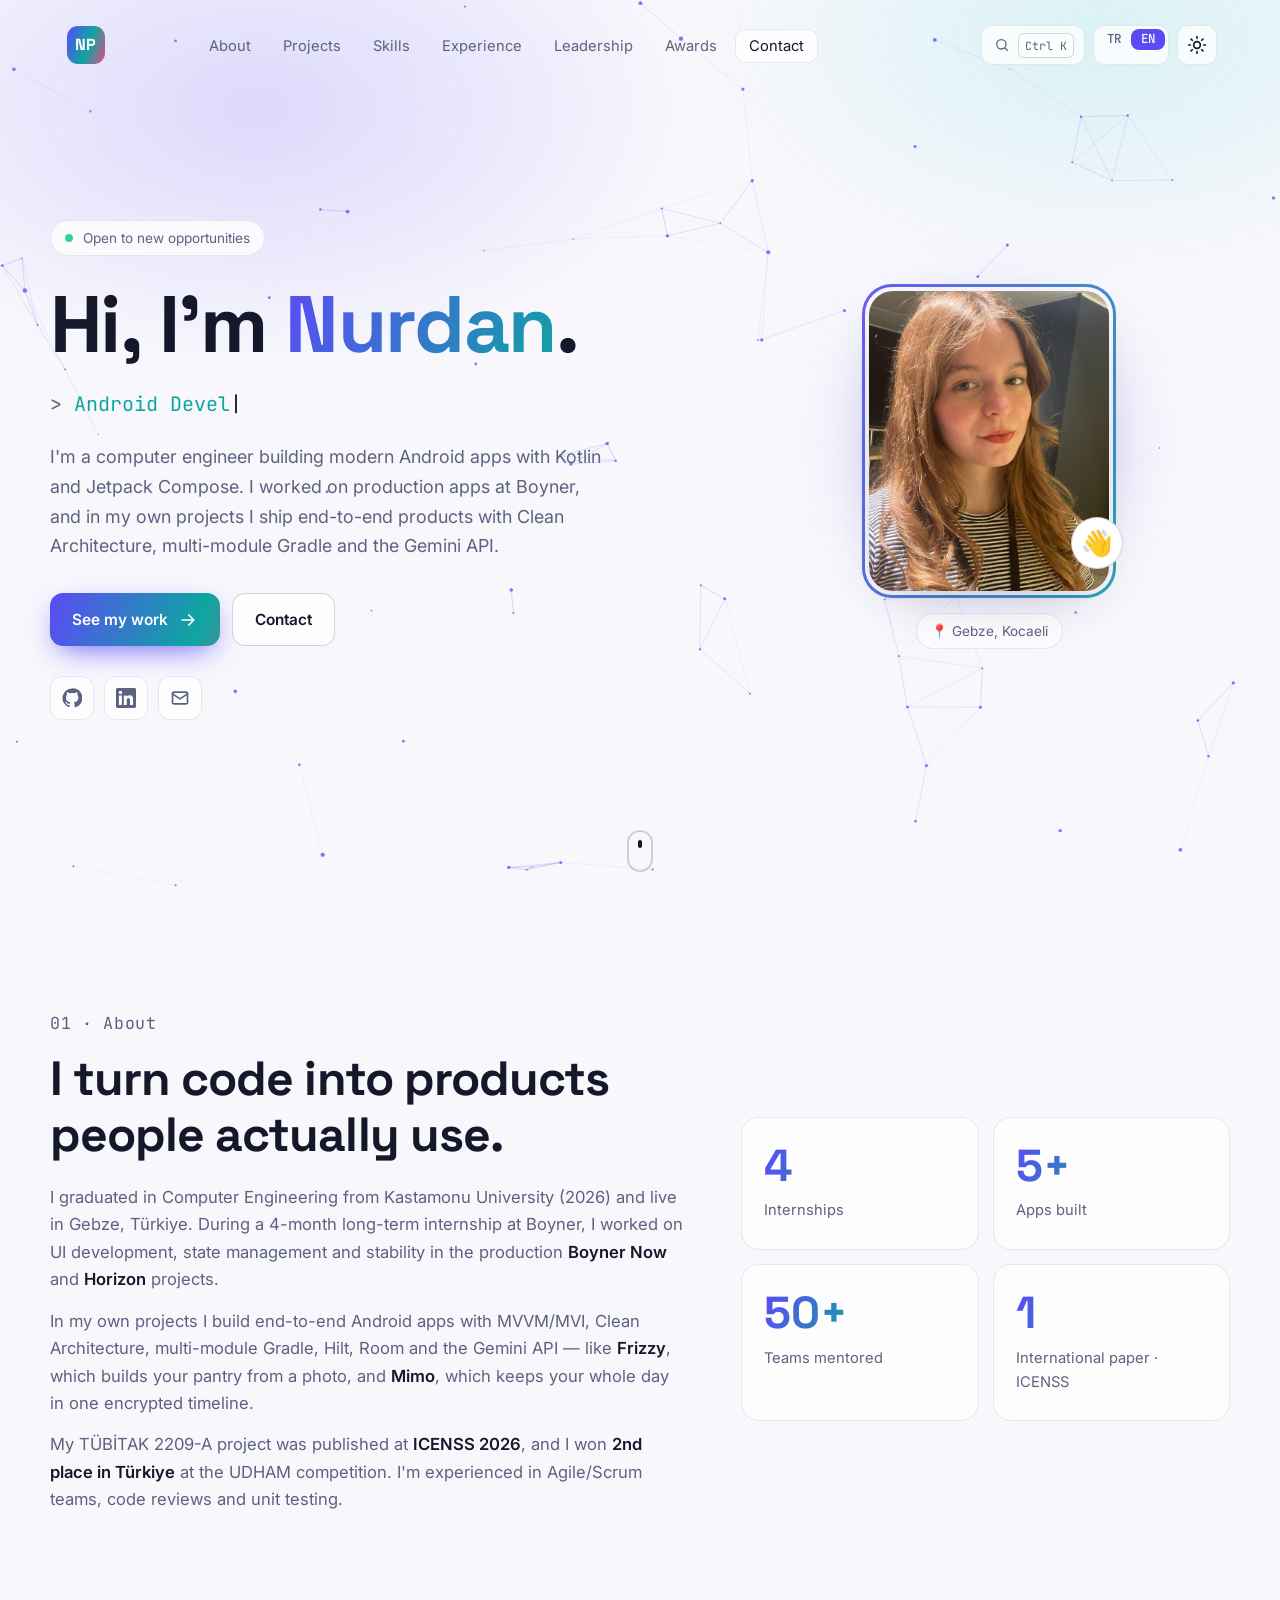
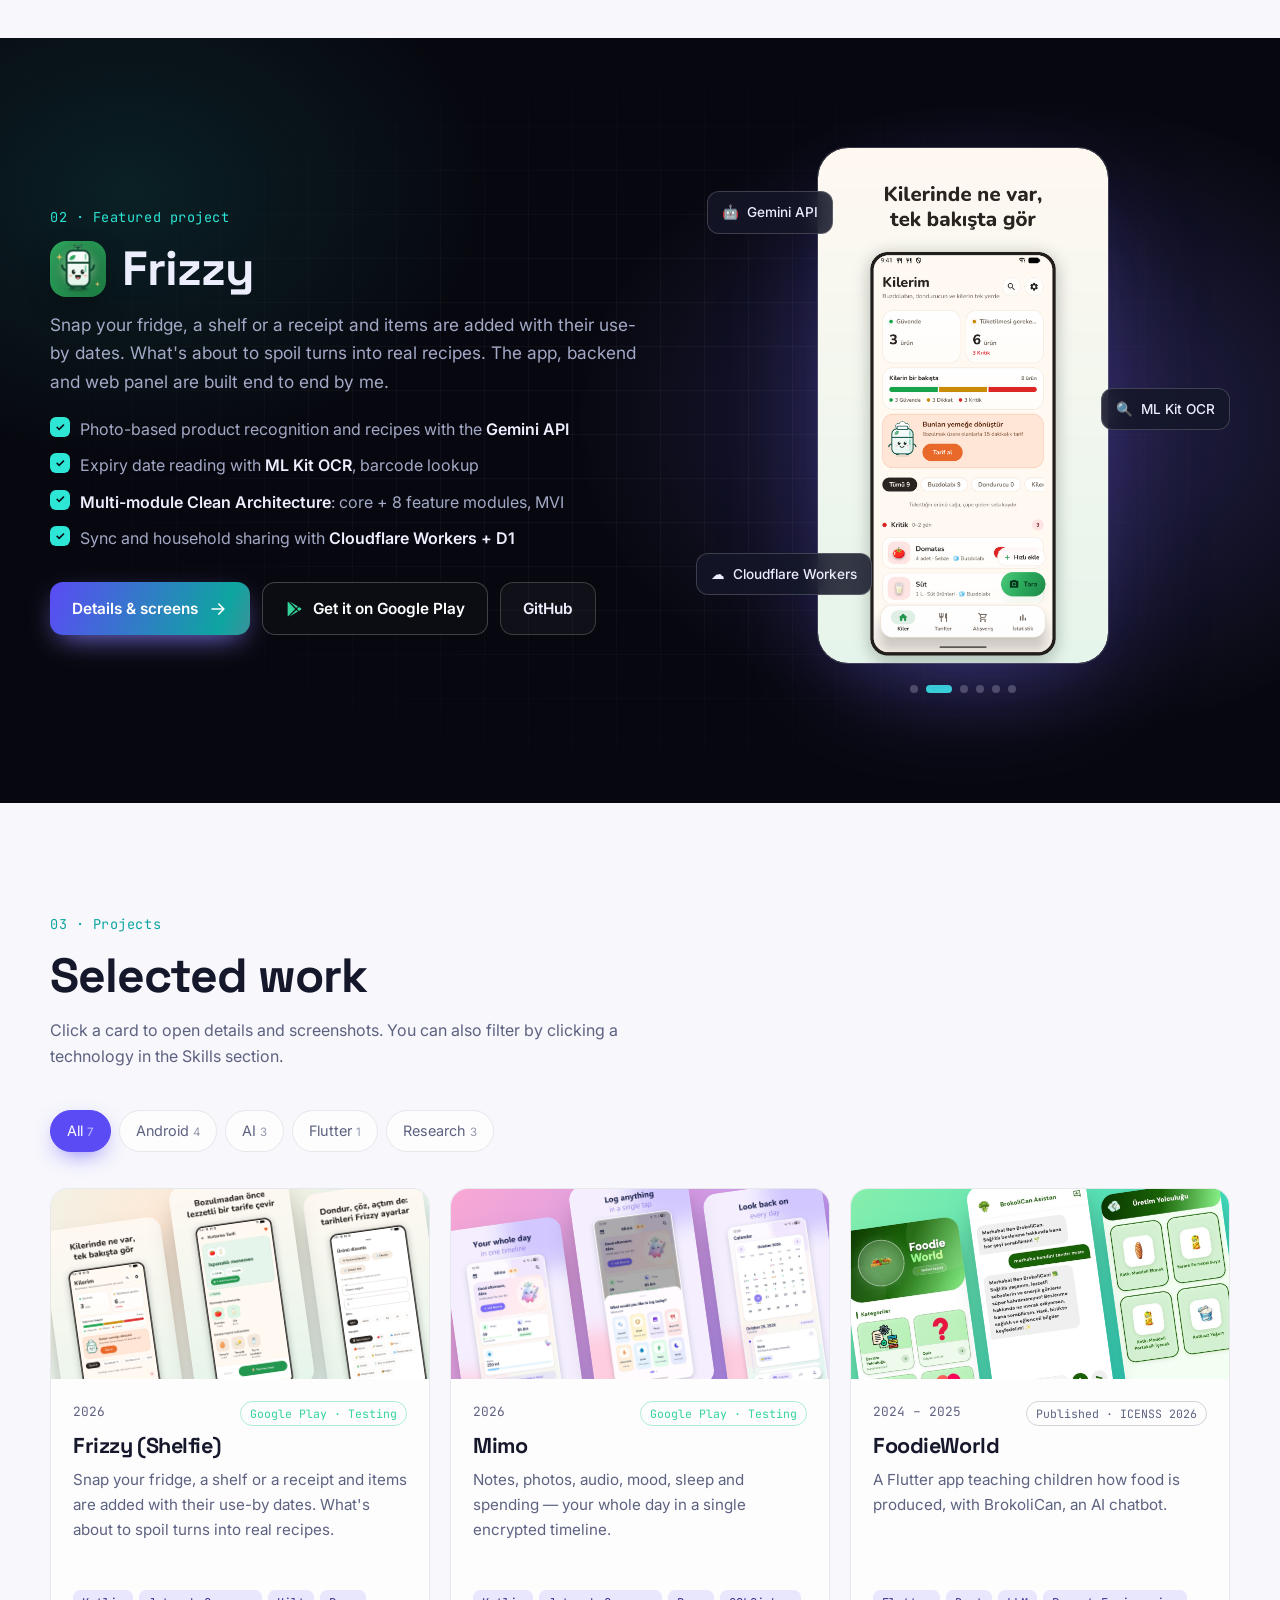
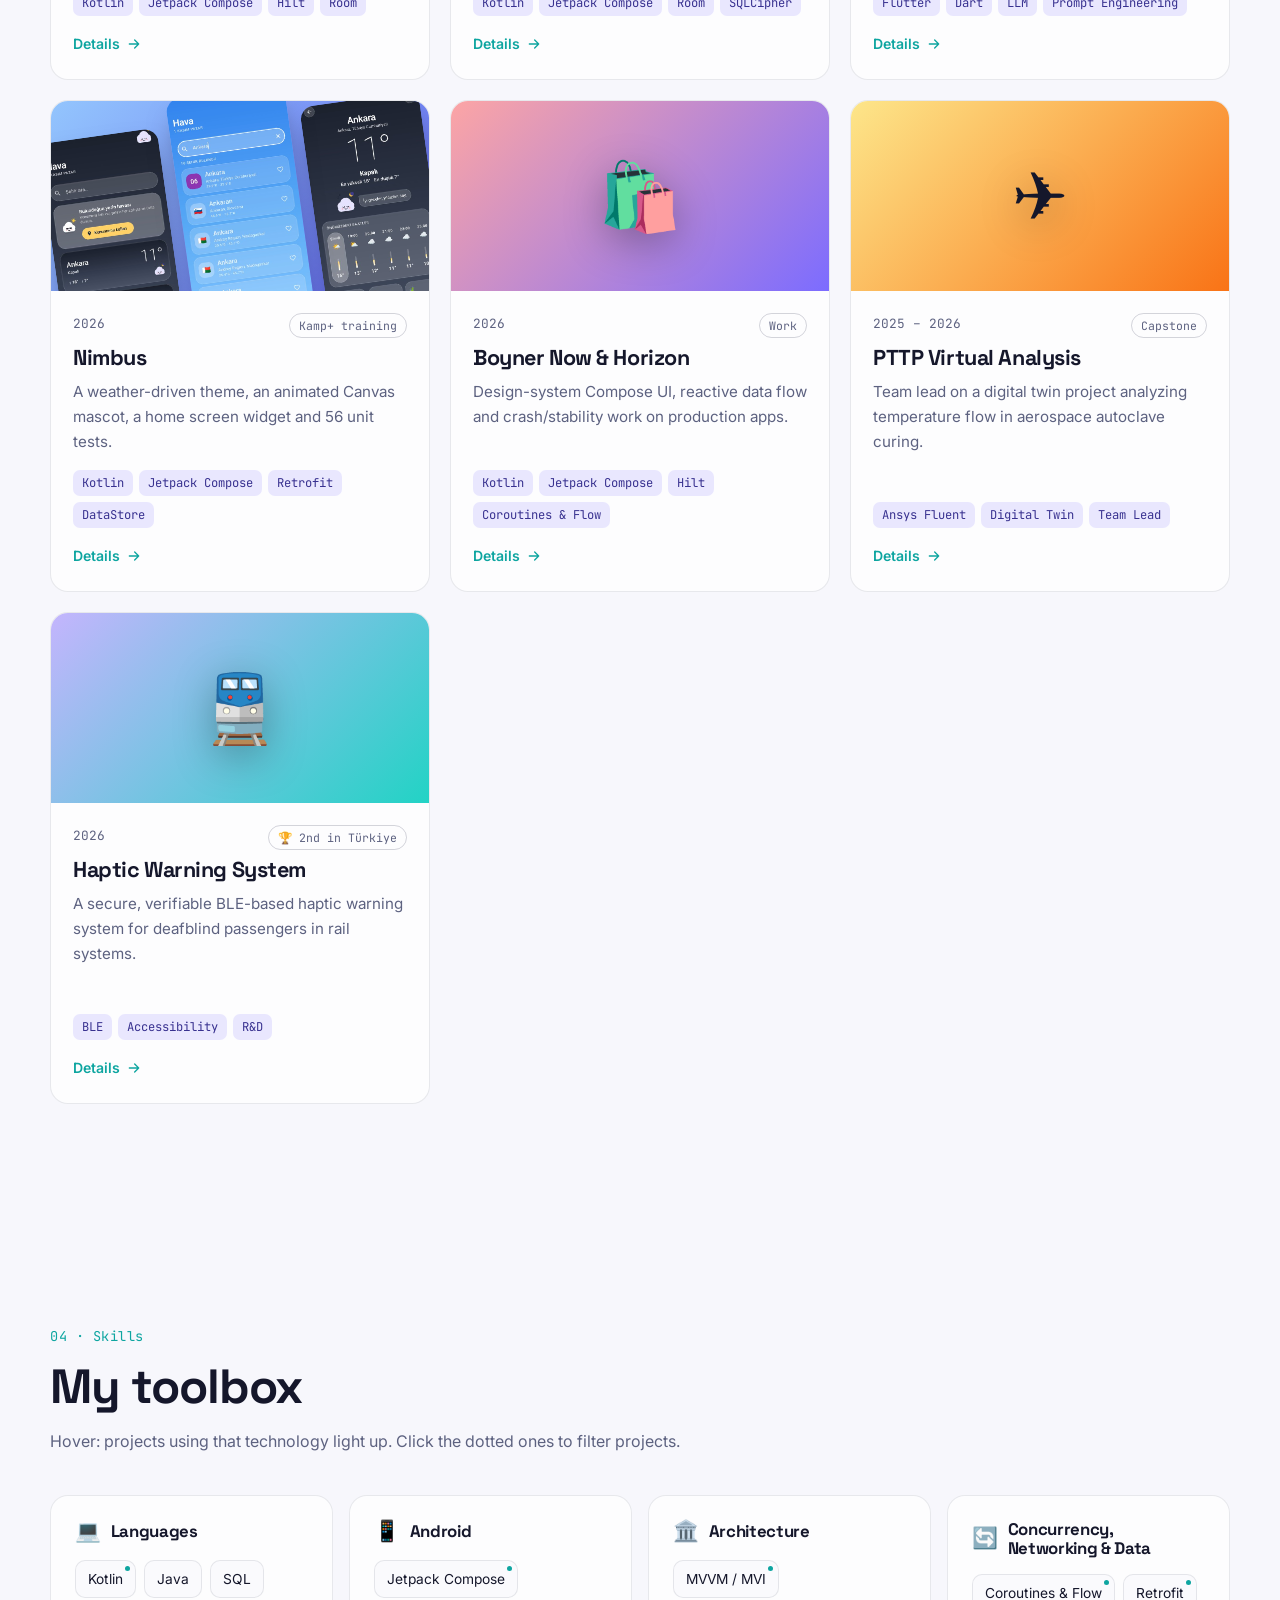
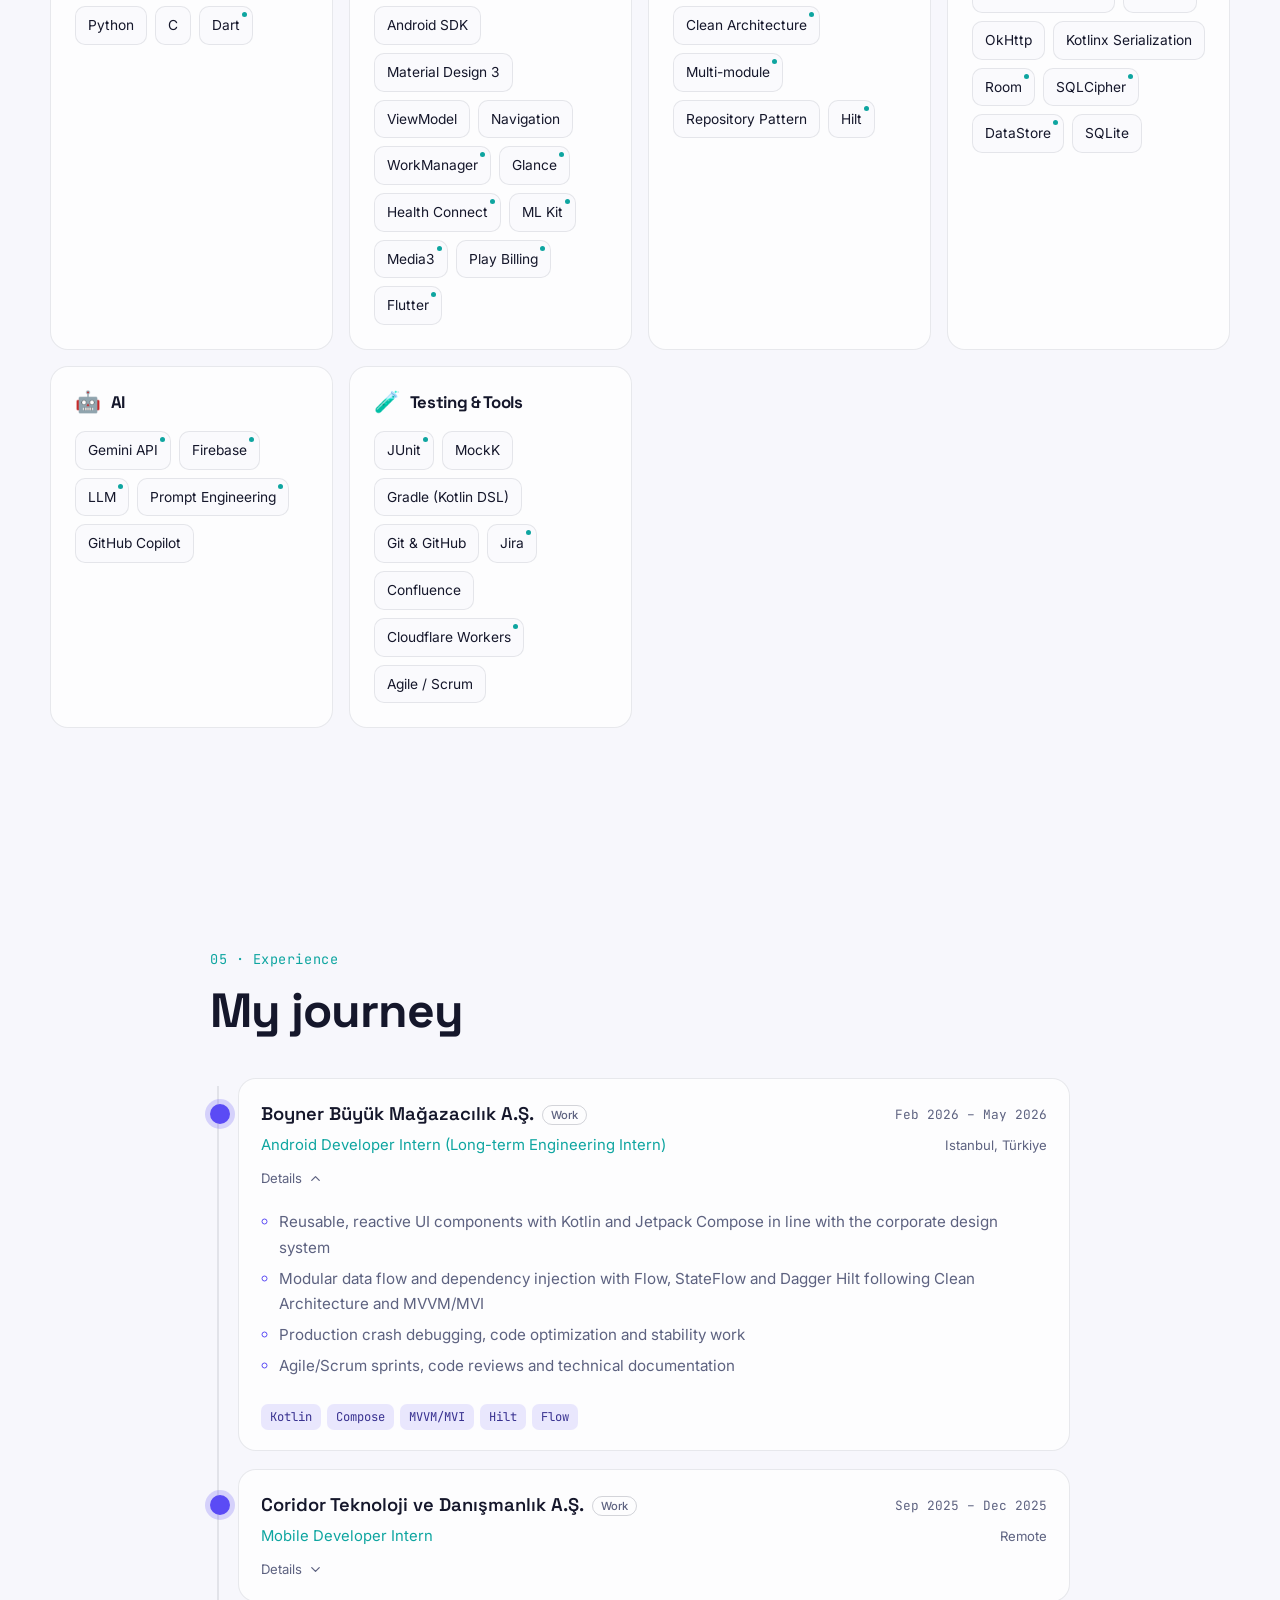
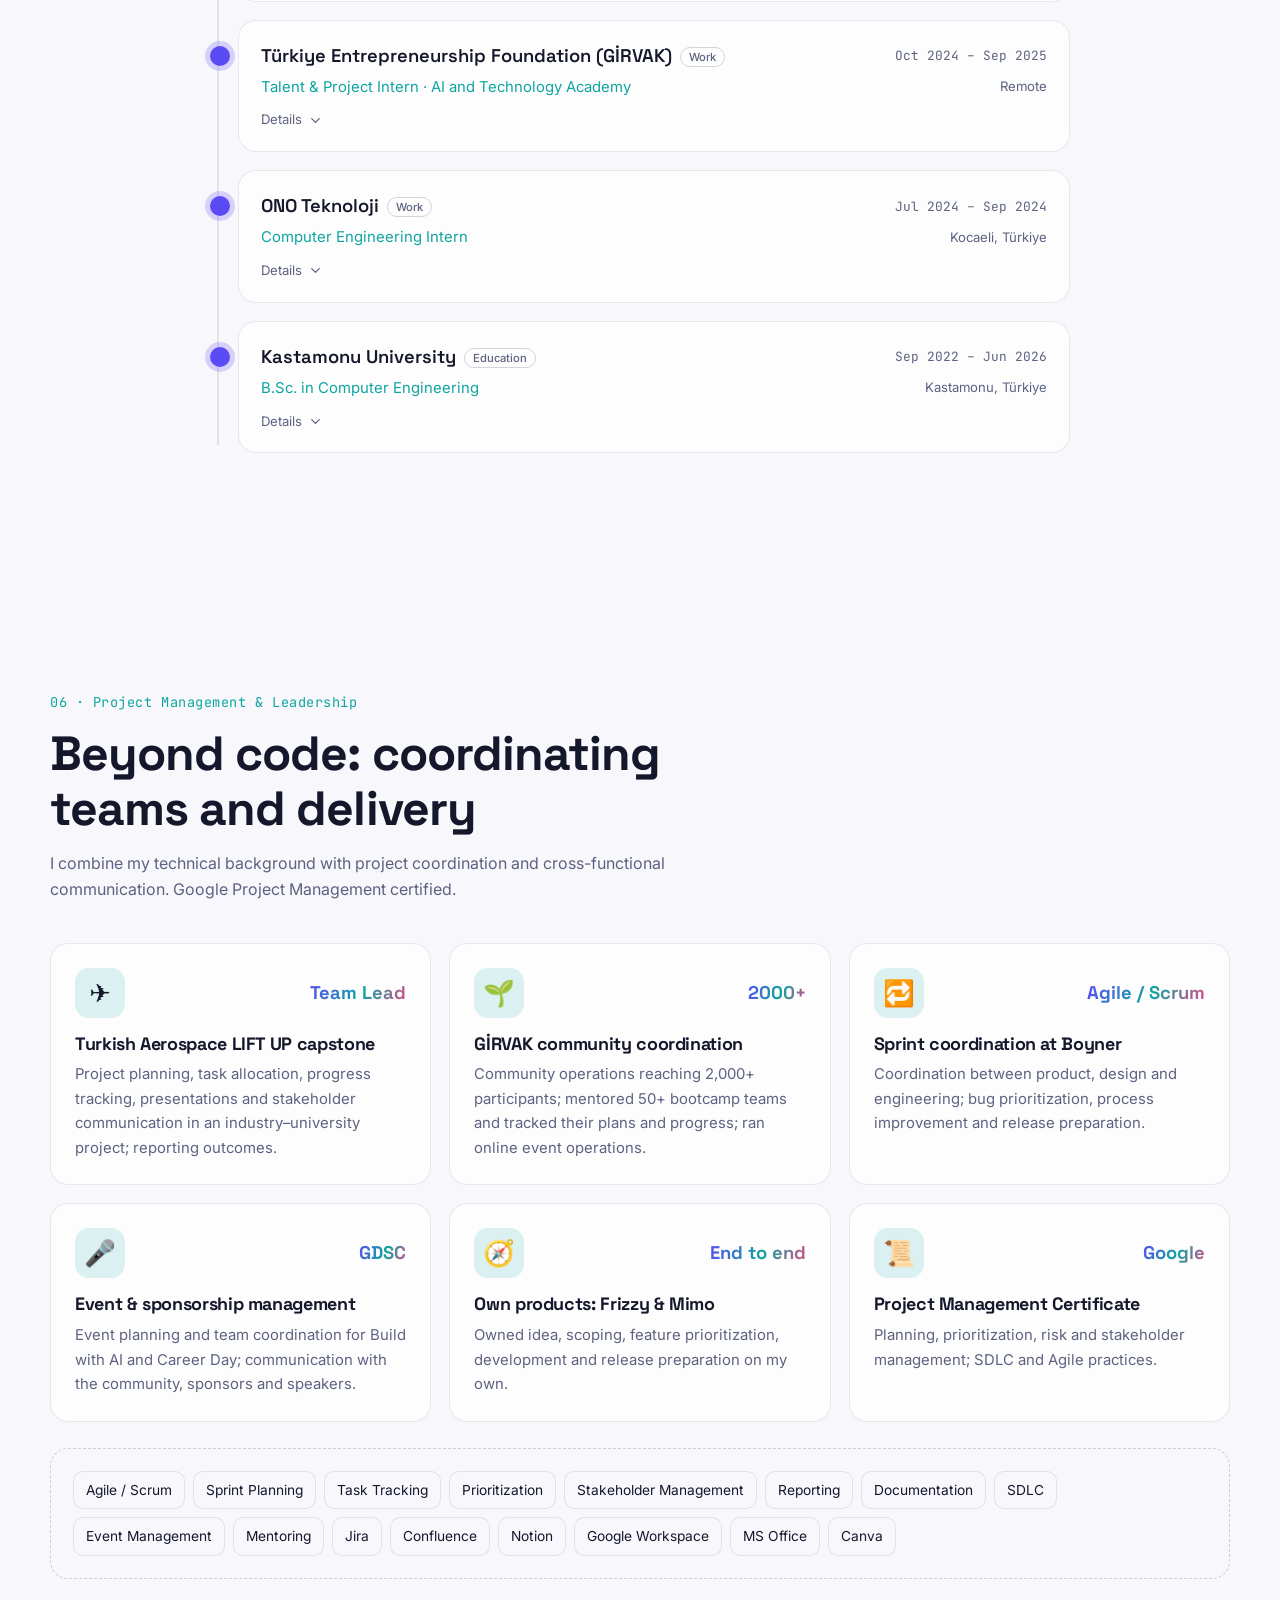
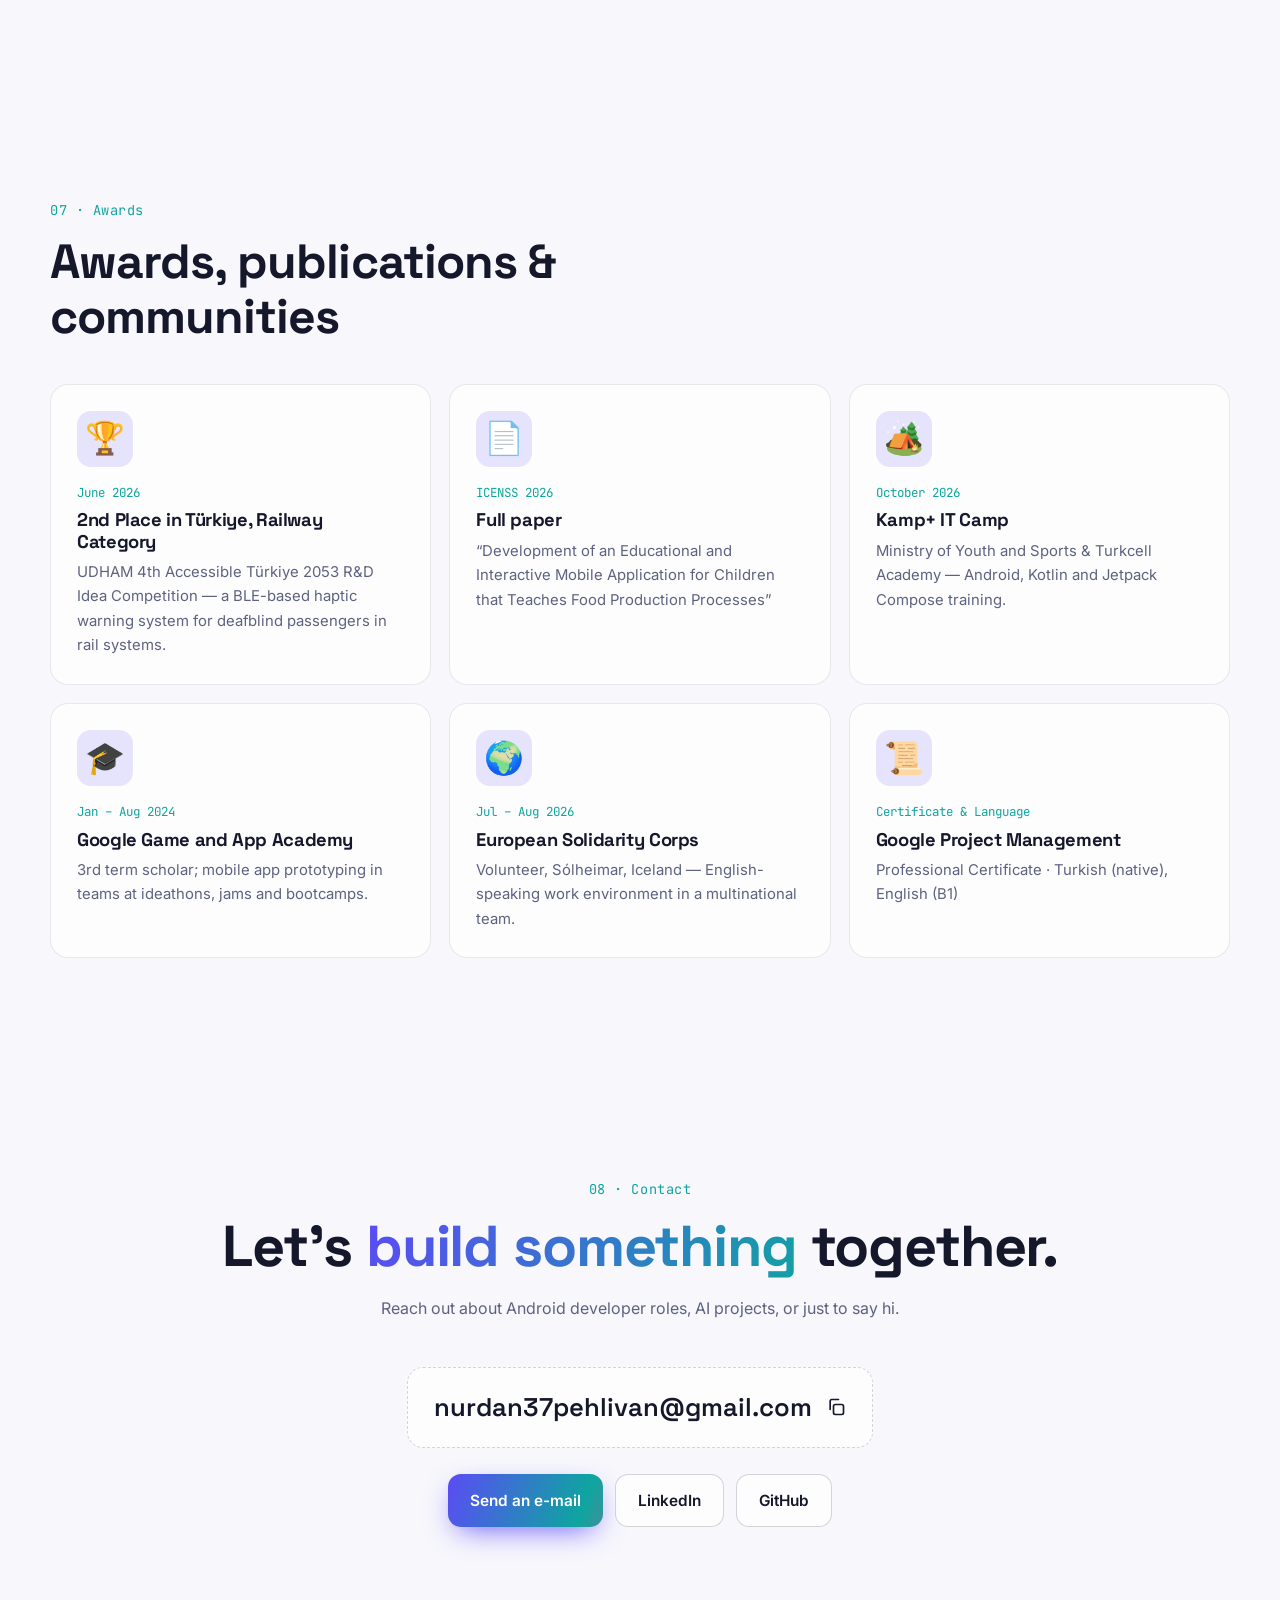
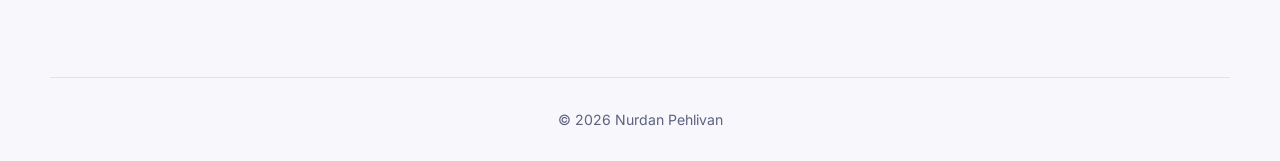
==== index.html @ 76fde2d5 "Personal portfolio site" ====
<!doctype html>
<html lang="tr" data-theme="dark">
<head>
  <meta charset="utf-8">
  <meta name="viewport" content="width=device-width, initial-scale=1">
  <title>Nurdan Pehlivan · Android Developer</title>
  <meta name="description" content="Nurdan Pehlivan — Android Developer (Kotlin, Jetpack Compose). Projeler, deneyim ve iletişim. / Projects, experience and contact.">
  <meta property="og:type" content="website">
  <meta property="og:url" content="https://nurdanpehlivan.github.io/">
  <meta property="og:title" content="Nurdan Pehlivan · Android Developer & Proje Koordinatörü">
  <meta property="og:description" content="Kotlin ve Jetpack Compose ile Android uygulamaları; Agile/Scrum ile proje koordinasyonu. Projeler, deneyim ve iletişim.">
  <meta property="og:image" content="https://nurdanpehlivan.github.io/assets/og.png">
  <meta property="og:image:width" content="1200">
  <meta property="og:image:height" content="630">
  <meta name="twitter:card" content="summary_large_image">
  <meta name="twitter:image" content="https://nurdanpehlivan.github.io/assets/og.png">
  <link rel="icon" type="image/png" href="assets/favicon.png?v=2">
  <link rel="apple-touch-icon" href="assets/apple-touch-icon.png?v=2">
  <link rel="preconnect" href="https://fonts.googleapis.com">
  <link rel="preconnect" href="https://fonts.gstatic.com" crossorigin>
  <link href="https://fonts.googleapis.com/css2?family=Inter:wght@400;500;600&family=Space+Grotesk:wght@500;600;700&family=JetBrains+Mono:wght@400;500&display=swap" rel="stylesheet">
  <link rel="stylesheet" href="style.css">
  <script>try{const t=localStorage.getItem('theme');if(t)document.documentElement.dataset.theme=t;else if(matchMedia('(prefers-color-scheme: light)').matches)document.documentElement.dataset.theme='light'}catch(e){}</script>
</head>
<body>
  <div class="progress" aria-hidden="true"></div>
  <div class="cursor-glow" aria-hidden="true"></div>

  <nav class="nav" id="nav">
    <a href="#top" class="logo" aria-label="Top"><span>NP</span></a>
    <ul class="nav-links" id="navLinks">
      <li><a href="#about" data-i18n="nav.about"></a></li>
      <li><a href="#projects" data-i18n="nav.projects"></a></li>
      <li><a href="#skills-section" data-i18n="nav.skills"></a></li>
      <li><a href="#experience" data-i18n="nav.experience"></a></li>
      <li><a href="#pm" data-i18n="nav.pm"></a></li>
      <li><a href="#awards" data-i18n="nav.awards"></a></li>
      <li><a href="#contact" data-i18n="nav.contact"></a></li>
    </ul>
    <div class="nav-actions">
      <button class="kbd-btn" id="paletteBtn" data-i18n-title="palette.title">
        <svg viewBox="0 0 24 24"><circle cx="11" cy="11" r="7"/><path d="m20 20-3.5-3.5"/></svg>
        <kbd>Ctrl K</kbd>
      </button>
      <button class="lang-btn" id="langBtn" aria-label="Language / Dil">
        <span data-l="tr">TR</span><span data-l="en">EN</span>
      </button>
      <button class="icon-btn" id="themeBtn" data-i18n-aria="ui.theme">
        <svg class="sun" viewBox="0 0 24 24"><circle cx="12" cy="12" r="4"/><path d="M12 2v2M12 20v2M4.9 4.9l1.4 1.4M17.7 17.7l1.4 1.4M2 12h2M20 12h2M4.9 19.1l1.4-1.4M17.7 6.3l1.4-1.4"/></svg>
        <svg class="moon" viewBox="0 0 24 24"><path d="M21 12.8A9 9 0 1 1 11.2 3a7 7 0 0 0 9.8 9.8z"/></svg>
      </button>
      <button class="icon-btn menu-btn" id="menuBtn" aria-label="Menu" aria-expanded="false">
        <svg viewBox="0 0 24 24"><path d="M4 7h16M4 12h16M4 17h16"/></svg>
      </button>
    </div>
  </nav>

  <header class="hero" id="top">
    <canvas id="particles" aria-hidden="true"></canvas>
    <div class="hero-inner">
      <div class="hero-text">
        <p class="eyebrow"><span class="dot"></span> <span data-i18n="hero.open"></span></p>
        <h1><span data-i18n="hero.hi"></span> <span class="grad">Nurdan</span>.</h1>
        <p class="role">
          <span class="mono">&gt;</span> <span id="typed"></span><span class="caret">|</span>
        </p>
        <p class="lead" data-i18n="hero.lead"></p>
        <div class="cta">
          <a class="btn primary magnetic" href="#projects"><span data-i18n="hero.cta1"></span>
            <svg viewBox="0 0 24 24"><path d="M5 12h14M13 6l6 6-6 6"/></svg></a>
          <a class="btn ghost magnetic" href="#contact" data-i18n="nav.contact"></a>
        </div>
        <div class="socials">
          <a href="https://github.com/nurdanpehlivan" target="_blank" rel="noopener" aria-label="GitHub">
            <svg viewBox="0 0 24 24" class="fill"><path d="M12 .5a11.5 11.5 0 0 0-3.6 22.4c.6.1.8-.3.8-.6v-2c-3.2.7-3.9-1.5-3.9-1.5-.5-1.3-1.3-1.7-1.3-1.7-1-.7.1-.7.1-.7 1.2.1 1.8 1.2 1.8 1.2 1 1.8 2.8 1.3 3.5 1 .1-.8.4-1.3.7-1.6-2.6-.3-5.3-1.3-5.3-5.7 0-1.3.5-2.3 1.2-3.1-.1-.3-.5-1.5.1-3.1 0 0 1-.3 3.2 1.2a11 11 0 0 1 5.8 0c2.2-1.5 3.2-1.2 3.2-1.2.6 1.6.2 2.8.1 3.1.8.8 1.2 1.9 1.2 3.1 0 4.4-2.7 5.4-5.3 5.7.4.4.8 1.1.8 2.2v3.3c0 .3.2.7.8.6A11.5 11.5 0 0 0 12 .5z"/></svg>
          </a>
          <a href="https://linkedin.com/in/nurdanpehlivan" target="_blank" rel="noopener" aria-label="LinkedIn">
            <svg viewBox="0 0 24 24" class="fill"><path d="M20.4 20.5h-3.6v-5.6c0-1.3 0-3-1.8-3s-2.1 1.4-2.1 2.9v5.7H9.4V9h3.4v1.6c.5-.9 1.6-1.8 3.4-1.8 3.6 0 4.3 2.4 4.3 5.5v6.2zM5.3 7.4a2.1 2.1 0 1 1 0-4.2 2.1 2.1 0 0 1 0 4.2zM7.1 20.5H3.5V9h3.6v11.5zM22.2 0H1.8C.8 0 0 .8 0 1.7v20.6c0 .9.8 1.7 1.8 1.7h20.4c1 0 1.8-.8 1.8-1.7V1.7C24 .8 23.2 0 22.2 0z"/></svg>
          </a>
          <button class="copy-email" data-copy="nurdan37pehlivan@gmail.com" aria-label="E-mail">
            <svg viewBox="0 0 24 24"><rect x="3" y="5" width="18" height="14" rx="2"/><path d="m3 7 9 6 9-6"/></svg>
          </button>
        </div>
      </div>

      <div class="hero-visual">
        <div class="portrait" id="portrait">
          <div class="portrait-ring"></div>
          <img src="assets/me.jpg" alt="Nurdan Pehlivan" width="640" height="800">
          <span class="wave" aria-hidden="true">👋</span>
        </div>
        <p class="portrait-meta">📍 Gebze, Kocaeli</p>
      </div>
    </div>
    <a href="#about" class="scroll-hint" aria-label="Scroll"><span></span></a>
  </header>

  <main>
    <section id="about" class="section">
      <div class="container about">
        <div class="about-text reveal">
          <p class="kicker" data-i18n="about.kicker"></p>
          <h2 data-i18n="about.title"></h2>
          <p data-i18n="about.p1"></p>
          <p data-i18n="about.p2"></p>
          <p data-i18n="about.p3"></p>
        </div>
        <div class="stats reveal">
          <div class="stat"><span class="num" data-count="4">0</span><span class="label" data-i18n="stats.intern"></span></div>
          <div class="stat"><span class="num" data-count="5" data-suffix="+">0</span><span class="label" data-i18n="stats.apps"></span></div>
          <div class="stat"><span class="num" data-count="50" data-suffix="+">0</span><span class="label" data-i18n="stats.teams"></span></div>
          <div class="stat"><span class="num" data-count="1">0</span><span class="label" data-i18n="stats.paper"></span></div>
        </div>
      </div>
    </section>

    <section id="showcase" class="section showcase" data-theme="dark">
      <div class="container showcase-inner">
        <div class="showcase-text reveal">
          <p class="kicker" data-i18n="show.kicker"></p>
          <div class="show-title"><img src="assets/frizzy/icon-512.png" alt="" width="56" height="56"><h2>Frizzy</h2></div>
          <p class="show-sub" data-i18n="show.sub"></p>
          <ul class="show-list">
            <li data-i18n="show.l1"></li>
            <li data-i18n="show.l2"></li>
            <li data-i18n="show.l3"></li>
            <li data-i18n="show.l4"></li>
          </ul>
          <div class="cta">
            <button class="btn primary magnetic" id="showDetails" type="button"><span data-i18n="show.cta"></span>
              <svg viewBox="0 0 24 24"><path d="M5 12h14M13 6l6 6-6 6"/></svg></button>
            <a class="btn play" href="https://play.google.com/store/apps/details?id=com.nurdanpehlivan.shelfie" target="_blank" rel="noopener" id="showPlay"><span data-i18n="projects.play"></span></a>
            <a class="btn ghost" href="https://github.com/nurdanpehlivan/Shelfie" target="_blank" rel="noopener">GitHub</a>
          </div>
        </div>
        <div class="showcase-visual reveal" id="phoneWrap">
          <div class="phone" id="phone">
            <div class="phone-screen">
              <img src="assets/frizzy/shot-1.png" alt="Frizzy" id="phoneImg">
            </div>
          </div>
          <div class="float-chip c1"><span>🤖</span> Gemini API</div>
          <div class="float-chip c2"><span>🔍</span> ML Kit OCR</div>
          <div class="float-chip c3"><span>☁️</span> Cloudflare Workers</div>
          <div class="shot-dots" id="shotDots"></div>
        </div>
      </div>
    </section>

    <section id="projects" class="section">
      <div class="container">
        <div class="section-head reveal">
          <p class="kicker" data-i18n="projects.kicker"></p>
          <h2 data-i18n="projects.title"></h2>
          <p class="muted" data-i18n="projects.sub"></p>
        </div>
        <div class="filters reveal" id="filters" role="tablist"></div>
        <p class="active-tech" id="activeTech" hidden></p>
        <div class="grid" id="projectGrid"></div>
      </div>
    </section>

    <section id="skills-section" class="section">
      <div class="container">
        <div class="section-head reveal">
          <p class="kicker" data-i18n="skills.kicker"></p>
          <h2 data-i18n="skills.title"></h2>
          <p class="muted" data-i18n="skills.sub"></p>
        </div>
        <div class="skills" id="skills"></div>
      </div>
    </section>

    <section id="experience" class="section">
      <div class="container narrow">
        <div class="section-head reveal">
          <p class="kicker" data-i18n="exp.kicker"></p>
          <h2 data-i18n="exp.title"></h2>
        </div>
        <ol class="timeline" id="timeline"></ol>
      </div>
    </section>

    <section id="pm" class="section">
      <div class="container">
        <div class="section-head reveal">
          <p class="kicker" data-i18n="pm.kicker"></p>
          <h2 data-i18n="pm.title"></h2>
          <p class="muted" data-i18n="pm.sub"></p>
        </div>
        <div class="pm-grid" id="pmGrid"></div>
        <div class="pm-bottom reveal">
          <div class="pm-skills" id="pmSkills"></div>
        </div>
      </div>
    </section>

    <section id="awards" class="section">
      <div class="container">
        <div class="section-head reveal">
          <p class="kicker" data-i18n="awards.kicker"></p>
          <h2 data-i18n="awards.title"></h2>
        </div>
        <div class="awards" id="awardList"></div>
      </div>
    </section>

    <section id="contact" class="section contact">
      <div class="container narrow center reveal">
        <p class="kicker" data-i18n="contact.kicker"></p>
        <h2 data-i18n="contact.title"></h2>
        <p class="muted" data-i18n="contact.sub"></p>
        <button class="email-big magnetic" data-copy="nurdan37pehlivan@gmail.com">
          <span>nurdan37pehlivan@gmail.com</span>
          <svg viewBox="0 0 24 24"><rect x="9" y="9" width="12" height="12" rx="2"/><path d="M5 15V5a2 2 0 0 1 2-2h8"/></svg>
        </button>
        <div class="cta center">
          <a class="btn primary" href="mailto:nurdan37pehlivan@gmail.com" data-i18n="contact.mail"></a>
          <a class="btn ghost" href="https://linkedin.com/in/nurdanpehlivan" target="_blank" rel="noopener">LinkedIn</a>
          <a class="btn ghost" href="https://github.com/nurdanpehlivan" target="_blank" rel="noopener">GitHub</a>
        </div>      </div>
    </section>
  </main>

  <footer class="footer">
    <p>© <span id="year"></span> Nurdan Pehlivan</p>
  </footer>

  <div class="modal" id="modal" role="dialog" aria-modal="true" aria-labelledby="modalTitle" hidden>
    <div class="modal-backdrop" data-close></div>
    <div class="modal-card">
      <button class="icon-btn modal-close" data-close aria-label="Close">
        <svg viewBox="0 0 24 24"><path d="M6 6l12 12M18 6 6 18"/></svg>
      </button>
      <div class="modal-body" id="modalBody"></div>
    </div>
  </div>

  <div class="palette" id="palette" hidden>
    <div class="modal-backdrop" data-close-palette></div>
    <div class="palette-card" role="dialog">
      <input id="paletteInput" type="text" autocomplete="off" spellcheck="false">
      <ul id="paletteList" role="listbox"></ul>
      <p class="palette-hint" data-i18n="palette.hint"></p>
    </div>
  </div>

  <div class="toast" id="toast" role="status" aria-live="polite"></div>

  <script src="i18n.js"></script>
  <script src="script.js"></script>
</body>
</html>
---- style.css ----
:root {
  --bg: #0a0b14;
  --bg-2: #10121f;
  --card: rgba(255, 255, 255, 0.035);
  --card-solid: #141729;
  --border: rgba(255, 255, 255, 0.08);
  --border-strong: rgba(255, 255, 255, 0.16);
  --text: #eceefe;
  --muted: #9aa0bd;
  --accent: #7c6cff;
  --accent-2: #22d3c5;
  --accent-3: #ff7ab6;
  --grad: linear-gradient(110deg, var(--accent) 0%, var(--accent-2) 55%, var(--accent-3) 100%);
  --shadow: 0 20px 60px -20px rgba(0, 0, 0, 0.6);
  --radius: 18px;
  --particle: 160, 150, 255;
  color-scheme: dark;
}
[data-theme="light"] {
  --bg: #f7f7fc;
  --bg-2: #eef0f8;
  --card: rgba(255, 255, 255, 0.75);
  --card-solid: #ffffff;
  --border: rgba(20, 22, 50, 0.09);
  --border-strong: rgba(20, 22, 50, 0.18);
  --text: #15172b;
  --muted: #5d6280;
  --accent: #5b4bf5;
  --accent-2: #0ea5a0;
  --accent-3: #e2498a;
  --shadow: 0 20px 50px -25px rgba(40, 40, 90, 0.35);
  --particle: 91, 75, 245;
  color-scheme: light;
}

* { box-sizing: border-box; }
html { scroll-behavior: smooth; scroll-padding-top: 80px; }
body {
  margin: 0;
  font-family: Inter, system-ui, sans-serif;
  background: var(--bg);
  color: var(--text);
  line-height: 1.65;
  -webkit-font-smoothing: antialiased;
  overflow-x: hidden;
  transition: background-color .4s, color .4s;
}
img { max-width: 100%; display: block; }
a { color: inherit; text-decoration: none; }
button { font: inherit; color: inherit; background: none; border: 0; cursor: pointer; }
svg { width: 20px; height: 20px; fill: none; stroke: currentColor; stroke-width: 2; stroke-linecap: round; stroke-linejoin: round; flex-shrink: 0; }
svg.fill { fill: currentColor; stroke: none; }
h1, h2, h3 { font-family: "Space Grotesk", Inter, sans-serif; line-height: 1.15; margin: 0; letter-spacing: -0.02em; }
b { font-weight: 600; color: var(--text); }
kbd {
  font-family: "JetBrains Mono", monospace; font-size: .72rem;
  padding: 2px 6px; border-radius: 6px; border: 1px solid var(--border-strong);
  background: var(--card); color: var(--muted);
}
.mono { font-family: "JetBrains Mono", monospace; }
.muted { color: var(--muted); }
.grad { background: var(--grad); -webkit-background-clip: text; background-clip: text; color: transparent; background-size: 200% auto; animation: shine 6s linear infinite; }
@keyframes shine { to { background-position: 200% center; } }
::selection { background: var(--accent); color: #fff; }

.container { width: min(1180px, 100% - 40px); margin-inline: auto; }
.container.narrow { width: min(860px, 100% - 40px); }
.center { text-align: center; justify-content: center; }

/* progress + cursor */
.progress { position: fixed; inset: 0 0 auto; height: 3px; background: var(--grad); transform-origin: left; transform: scaleX(0); z-index: 100; }
.cursor-glow {
  position: fixed; width: 520px; height: 520px; border-radius: 50%; pointer-events: none; z-index: 0;
  background: radial-gradient(circle, rgba(124, 108, 255, .13), transparent 65%);
  transform: translate(-50%, -50%); left: -600px; top: -600px; transition: opacity .3s;
}
[data-theme="light"] .cursor-glow { background: radial-gradient(circle, rgba(91, 75, 245, .08), transparent 65%); }

/* nav */
.nav {
  position: fixed; top: 14px; left: 50%; transform: translateX(-50%); z-index: 50;
  width: min(1180px, 100% - 24px); display: flex; align-items: center; gap: 16px;
  padding: 10px 12px 10px 16px; border-radius: 16px;
  border: 1px solid transparent; transition: background .3s, border-color .3s, backdrop-filter .3s;
}
.nav.scrolled { background: color-mix(in srgb, var(--bg) 72%, transparent); border-color: var(--border); backdrop-filter: blur(16px) saturate(140%); -webkit-backdrop-filter: blur(16px) saturate(140%); }
.logo span {
  display: grid; place-items: center; width: 38px; height: 38px; border-radius: 11px;
  background: var(--grad); color: #fff; font-family: "Space Grotesk"; font-weight: 700; letter-spacing: .02em;
  transition: transform .4s cubic-bezier(.3, 1.6, .5, 1);
}
.logo:hover span { transform: rotate(-8deg) scale(1.08); }
.nav-links { display: flex; gap: 4px; list-style: none; margin: 0 auto; padding: 0; }
.nav-links a { padding: 8px 14px; border-radius: 10px; font-size: .92rem; color: var(--muted); transition: color .2s, background .2s; }
.nav-links a:hover { color: var(--text); }
.nav-links a.active { color: var(--text); background: var(--card); box-shadow: inset 0 0 0 1px var(--border); }
.nav-actions { display: flex; gap: 8px; align-items: center; margin-left: auto; }
.icon-btn { display: grid; place-items: center; width: 40px; height: 40px; border-radius: 11px; border: 1px solid var(--border); background: var(--card); transition: border-color .2s, transform .2s; }
.icon-btn:hover { border-color: var(--border-strong); transform: translateY(-1px); }
.kbd-btn { display: flex; align-items: center; gap: 8px; height: 40px; padding: 0 10px 0 12px; border-radius: 11px; border: 1px solid var(--border); background: var(--card); color: var(--muted); }
.kbd-btn svg { width: 16px; height: 16px; }
.kbd-btn:hover { border-color: var(--border-strong); color: var(--text); }
[data-theme="dark"] .sun, [data-theme="light"] .moon { display: none; }
.lang-btn { position: relative; display: flex; height: 40px; padding: 3px; border-radius: 11px; border: 1px solid var(--border); background: var(--card); font-family: "JetBrains Mono", monospace; font-size: .78rem; font-weight: 500; }
.lang-btn span { position: relative; z-index: 1; display: grid; place-items: center; width: 34px; border-radius: 8px; color: var(--muted); transition: color .25s, background .25s; }
.lang-btn span.on { color: #fff; background: var(--accent); }
.lang-btn:hover { border-color: var(--border-strong); }
.menu-btn { display: none; }

/* hero */
.hero { position: relative; min-height: 100svh; display: flex; align-items: center; padding: 120px 0 80px; overflow: hidden; }
.hero::before {
  content: ""; position: absolute; inset: -20% -10% auto; height: 80%;
  background: radial-gradient(40% 50% at 25% 40%, rgba(124, 108, 255, .22), transparent 70%),
              radial-gradient(35% 45% at 80% 30%, rgba(34, 211, 197, .14), transparent 70%);
  filter: blur(20px); pointer-events: none;
}
#particles { position: absolute; inset: 0; width: 100%; height: 100%; }
.hero-inner { position: relative; z-index: 1; width: min(1180px, 100% - 40px); margin-inline: auto; display: grid; grid-template-columns: 1.15fr .85fr; gap: 48px; align-items: center; }
.eyebrow { display: inline-flex; align-items: center; gap: 10px; padding: 6px 14px; border-radius: 999px; border: 1px solid var(--border); background: var(--card); font-size: .85rem; color: var(--muted); margin: 0 0 22px; }
.dot { width: 8px; height: 8px; border-radius: 50%; background: #34d399; box-shadow: 0 0 0 0 rgba(52, 211, 153, .6); animation: pulse 2s infinite; }
@keyframes pulse { 70% { box-shadow: 0 0 0 10px rgba(52, 211, 153, 0); } 100% { box-shadow: 0 0 0 0 rgba(52, 211, 153, 0); } }
.hero h1 { font-size: clamp(2.6rem, 6.4vw, 5rem); font-weight: 700; }
.role { font-family: "JetBrains Mono", monospace; font-size: clamp(1rem, 2vw, 1.25rem); color: var(--accent-2); margin: 18px 0 0; min-height: 1.8em; }
.role .mono { color: var(--muted); }
.caret { animation: blink 1s steps(1) infinite; color: var(--text); }
@keyframes blink { 50% { opacity: 0; } }
.lead { font-size: 1.12rem; color: var(--muted); max-width: 560px; margin: 18px 0 32px; }
.cta { display: flex; flex-wrap: wrap; gap: 12px; }
.btn { display: inline-flex; align-items: center; gap: 10px; padding: 13px 22px; border-radius: 13px; font-weight: 600; font-size: .96rem; transition: transform .25s, box-shadow .25s, border-color .25s, background .25s; will-change: transform; }
.btn.primary { background: var(--grad); background-size: 160% auto; color: #fff; box-shadow: 0 10px 30px -10px var(--accent); }
.btn.primary:hover { background-position: right center; box-shadow: 0 16px 40px -12px var(--accent); }
.btn.primary svg { transition: transform .25s; }
.btn.primary:hover svg { transform: translateX(4px); }
.btn.ghost { border: 1px solid var(--border-strong); background: var(--card); }
.btn.ghost:hover { border-color: var(--accent); }
.socials { display: flex; gap: 10px; margin-top: 30px; }
.socials a, .socials button { display: grid; place-items: center; width: 44px; height: 44px; border-radius: 12px; border: 1px solid var(--border); background: var(--card); color: var(--muted); transition: color .2s, border-color .2s, transform .2s; }
.socials a:hover, .socials button:hover { color: var(--text); border-color: var(--accent); transform: translateY(-3px); }

.hero-visual { position: relative; display: flex; flex-direction: column; align-items: center; perspective: 1200px; }
.phone {
  width: min(290px, 70vw); aspect-ratio: 9 / 16; border-radius: 30px; padding: 0;
  background: linear-gradient(145deg, #2a2d45, #11131f); box-shadow: var(--shadow), 0 0 0 1px var(--border-strong), 0 40px 120px -40px rgba(124, 108, 255, .55);
  transform-style: preserve-3d; transition: transform .25s ease-out; overflow: hidden;
}
.phone-screen { width: 100%; height: 100%; border-radius: 30px; overflow: hidden; position: relative; }
.phone-screen img { width: 100%; height: 100%; object-fit: cover; transition: opacity .5s, transform .6s; }
.phone-screen img.swap { opacity: 0; transform: scale(1.04); }
.float-chip {
  position: absolute; display: flex; gap: 8px; align-items: center; padding: 9px 14px; border-radius: 12px; font-size: .85rem; font-weight: 500;
  background: color-mix(in srgb, var(--card-solid) 85%, transparent); border: 1px solid var(--border-strong); backdrop-filter: blur(10px); box-shadow: var(--shadow);
  animation: float 6s ease-in-out infinite;
}
.float-chip.c1 { top: 10%; left: -2%; }
.float-chip.c2 { top: 46%; right: -4%; animation-delay: -2s; }
.float-chip.c3 { bottom: 16%; left: 2%; animation-delay: -4s; }
@keyframes float { 50% { transform: translateY(-12px); } }
.phone-caption { margin: 22px 0 0; font-size: .85rem; color: var(--muted); }

.scroll-hint { position: absolute; bottom: 28px; left: 50%; transform: translateX(-50%); width: 26px; height: 42px; border-radius: 14px; border: 2px solid var(--border-strong); z-index: 1; }
.scroll-hint span { position: absolute; top: 8px; left: 50%; width: 4px; height: 8px; border-radius: 2px; background: var(--text); transform: translateX(-50%); animation: scroll 1.8s infinite; }
@keyframes scroll { 0% { opacity: 1; top: 8px; } 100% { opacity: 0; top: 22px; } }

/* sections */
.section { position: relative; padding: 110px 0; z-index: 1; }
.kicker { font-family: "JetBrains Mono", monospace; font-size: .85rem; color: var(--accent-2); margin: 0 0 12px; letter-spacing: .04em; }
.section h2 { font-size: clamp(2rem, 4.2vw, 3rem); }
.section-head { margin-bottom: 40px; max-width: 640px; }
.section-head .muted { margin: 14px 0 0; }

.reveal { opacity: 0; transform: translateY(28px); transition: opacity .8s cubic-bezier(.2, .7, .2, 1), transform .8s cubic-bezier(.2, .7, .2, 1); }
.reveal.in { opacity: 1; transform: none; }

/* about */
.about { display: grid; grid-template-columns: 1.3fr 1fr; gap: 56px; align-items: center; }
.about-text h2 { margin-bottom: 22px; }
.about-text p { color: var(--muted); margin: 0 0 14px; font-size: 1.04rem; }
.stats { display: grid; grid-template-columns: 1fr 1fr; gap: 14px; }
.stat { padding: 26px 22px; border-radius: var(--radius); border: 1px solid var(--border); background: var(--card); transition: transform .3s, border-color .3s; }
.stat:hover { transform: translateY(-4px); border-color: var(--border-strong); }
.stat .num { display: block; font-family: "Space Grotesk"; font-size: 2.8rem; font-weight: 700; line-height: 1; background: var(--grad); -webkit-background-clip: text; background-clip: text; color: transparent; }
.stat .label { display: block; margin-top: 10px; color: var(--muted); font-size: .92rem; }

/* filters + projects */
.filters { display: flex; flex-wrap: wrap; gap: 8px; margin-bottom: 18px; }
.chip {
  padding: 8px 16px; border-radius: 999px; border: 1px solid var(--border); background: var(--card);
  font-size: .9rem; color: var(--muted); transition: all .25s;
}
.chip:hover { color: var(--text); border-color: var(--border-strong); }
.chip.active { color: #fff; background: var(--accent); border-color: var(--accent); box-shadow: 0 8px 24px -10px var(--accent); }
.chip .count { opacity: .65; margin-left: 4px; font-size: .8em; }
.active-tech { display: flex; align-items: center; gap: 10px; color: var(--muted); margin: 0 0 18px; font-size: .92rem; }
.active-tech button { color: var(--accent-2); text-decoration: underline; text-underline-offset: 3px; }

.grid { display: grid; grid-template-columns: repeat(auto-fill, minmax(330px, 1fr)); grid-auto-rows: 1fr; gap: 20px; }
.card {
  --mx: 50%; --my: 50%;
  position: relative; display: flex; flex-direction: column; border-radius: var(--radius); overflow: hidden; cursor: pointer;
  border: 1px solid var(--border); background: var(--card); text-align: left;
  transition: transform .35s cubic-bezier(.2, .7, .2, 1), border-color .3s, box-shadow .3s, opacity .4s;
  transform-style: preserve-3d; will-change: transform;
}
.card::after {
  content: ""; position: absolute; inset: 0; border-radius: inherit; pointer-events: none; opacity: 0; transition: opacity .3s;
  background: radial-gradient(420px circle at var(--mx) var(--my), rgba(124, 108, 255, .16), transparent 45%);
}
.card:hover { border-color: var(--border-strong); box-shadow: var(--shadow); }
.card:hover::after { opacity: 1; }
.card.featured { grid-column: span 2; flex-direction: row; }
.card.hide { display: none; }
.card.dim { opacity: .28; }
.card.glow { border-color: var(--accent); box-shadow: 0 0 0 1px var(--accent), 0 20px 50px -20px var(--accent); }
.card-media { position: relative; height: 190px; overflow: hidden; display: grid; place-items: center; }
.card.featured .card-media { height: auto; width: 46%; min-height: 330px; }
.card-media .art { font-size: 4.2rem; filter: drop-shadow(0 10px 20px rgba(0, 0, 0, .3)); transition: transform .5s cubic-bezier(.3, 1.4, .5, 1); }
.card:hover .card-media .art { transform: scale(1.15) rotate(-6deg); }
.card-media .shots { display: flex; gap: 12px; transform: rotate(-8deg) translateY(16px); transition: transform .6s cubic-bezier(.2, .7, .2, 1); }
.card:hover .card-media .shots { transform: rotate(-4deg) translateY(4px) scale(1.04); }
.card-media .shots img { width: 120px; border-radius: 14px; box-shadow: 0 16px 30px -10px rgba(0, 0, 0, .5); }
.card-media .shots img:nth-child(2) { transform: translateY(-26px); }
.card-body { padding: 22px 22px 24px; display: flex; flex-direction: column; flex: 1; }
.card.featured .card-body { padding: 32px; justify-content: center; }
.card-meta { display: flex; justify-content: space-between; gap: 10px; font-size: .8rem; color: var(--muted); font-family: "JetBrains Mono", monospace; margin-bottom: 8px; }
.badge { padding: 2px 9px; border-radius: 999px; font-size: .72rem; border: 1px solid var(--border-strong); white-space: nowrap; }
.badge.live { color: #34d399; border-color: rgba(52, 211, 153, .4); }
.card h3 { font-size: 1.35rem; margin-bottom: 8px; }
.card.featured h3 { font-size: 1.9rem; }
.card p { color: var(--muted); font-size: .95rem; margin: 0 0 16px; }
.tags { display: flex; flex-wrap: wrap; gap: 6px; margin-top: auto; }
.tag { font-size: .76rem; padding: 3px 9px; border-radius: 7px; background: color-mix(in srgb, var(--accent) 12%, transparent); color: color-mix(in srgb, var(--accent) 50%, var(--text)); font-family: "JetBrains Mono", monospace; }
.card-more { display: inline-flex; align-items: center; gap: 6px; margin-top: 16px; font-size: .88rem; font-weight: 600; color: var(--accent-2); }
.card-more svg { width: 16px; height: 16px; transition: transform .25s; }
.card:hover .card-more svg { transform: translateX(4px); }

/* skills */
.skills { display: grid; grid-template-columns: repeat(auto-fit, minmax(260px, 1fr)); gap: 16px; }
.skill-group { padding: 24px; border-radius: var(--radius); border: 1px solid var(--border); background: var(--card); }
.skill-group h3 { font-size: 1.05rem; display: flex; align-items: center; gap: 10px; margin-bottom: 16px; }
.skill-group h3 span { font-size: 1.3rem; }
.skill-list { display: flex; flex-wrap: wrap; gap: 8px; }
.skill {
  padding: 7px 12px; border-radius: 10px; font-size: .86rem; border: 1px solid var(--border); background: color-mix(in srgb, var(--bg) 50%, transparent);
  transition: all .2s; position: relative;
}
.skill.linked { cursor: pointer; }
.skill.linked::after { content: ""; position: absolute; top: 5px; right: 5px; width: 5px; height: 5px; border-radius: 50%; background: var(--accent-2); }
.skill:hover { border-color: var(--accent); color: var(--text); transform: translateY(-2px); }

/* timeline */
.timeline { list-style: none; margin: 0; padding: 0 0 0 28px; position: relative; }
.timeline::before { content: ""; position: absolute; left: 7px; top: 8px; bottom: 8px; width: 2px; background: var(--border); }
.timeline .line-fill { position: absolute; left: 7px; top: 8px; width: 2px; height: 0; background: var(--grad); transition: height .1s linear; }
.tl-item { position: relative; margin-bottom: 18px; }
.tl-item::before {
  content: ""; position: absolute; left: -28px; top: 26px; width: 16px; height: 16px; border-radius: 50%;
  background: var(--bg); border: 2px solid var(--border-strong); transition: border-color .4s, box-shadow .4s, background .4s; z-index: 1;
}
.tl-item.in::before { border-color: var(--accent); background: var(--accent); box-shadow: 0 0 0 5px color-mix(in srgb, var(--accent) 22%, transparent); }
.tl-card { border-radius: var(--radius); border: 1px solid var(--border); background: var(--card); overflow: hidden; transition: border-color .3s; }
.tl-card:hover { border-color: var(--border-strong); }
.tl-head { width: 100%; text-align: left; display: grid; grid-template-columns: 1fr auto; gap: 4px 16px; align-items: center; padding: 20px 22px; }
.tl-head .org { font-family: "Space Grotesk"; font-size: 1.15rem; font-weight: 600; }
.tl-head .when { font-family: "JetBrains Mono", monospace; font-size: .8rem; color: var(--muted); text-align: right; }
.tl-head .role-t { color: var(--accent-2); font-size: .93rem; }
.tl-head .where { font-size: .82rem; color: var(--muted); text-align: right; }
.tl-toggle { grid-column: 1 / -1; display: inline-flex; align-items: center; gap: 6px; font-size: .82rem; color: var(--muted); margin-top: 6px; }
.tl-toggle svg { width: 15px; height: 15px; transition: transform .3s; }
.tl-card.open .tl-toggle svg { transform: rotate(180deg); }
.tl-details { display: grid; grid-template-rows: 0fr; transition: grid-template-rows .4s ease; }
.tl-card.open .tl-details { grid-template-rows: 1fr; }
.tl-details > div { overflow: hidden; }
.tl-details ul { margin: 0; padding: 0 22px 20px 40px; color: var(--muted); font-size: .95rem; }
.tl-details li { margin-bottom: 6px; }
.tl-details li::marker { color: var(--accent); }
.tl-tags { padding: 0 22px 20px; display: flex; flex-wrap: wrap; gap: 6px; }
.tl-type { font-size: .7rem; padding: 2px 8px; border-radius: 999px; margin-left: 8px; vertical-align: middle; font-family: Inter; font-weight: 500; border: 1px solid var(--border-strong); color: var(--muted); }

/* awards */
.awards { display: grid; grid-template-columns: repeat(auto-fill, minmax(320px, 1fr)); gap: 18px; }
.award { padding: 26px; border-radius: var(--radius); border: 1px solid var(--border); background: var(--card); transition: transform .3s, border-color .3s; }
.award:hover { transform: translateY(-5px); border-color: var(--border-strong); }
.award-icon { font-size: 2rem; width: 56px; height: 56px; display: grid; place-items: center; border-radius: 14px; background: color-mix(in srgb, var(--accent) 14%, transparent); margin-bottom: 16px; transition: transform .4s cubic-bezier(.3, 1.6, .5, 1); }
.award:hover .award-icon { transform: rotate(-10deg) scale(1.1); }
.award-date { font-family: "JetBrains Mono", monospace; font-size: .78rem; color: var(--accent-2); margin: 0 0 6px; }
.award h3 { font-size: 1.15rem; margin-bottom: 8px; }
.award p:last-child { color: var(--muted); font-size: .93rem; margin: 0; }

/* contact */
.contact h2 { font-size: clamp(2.2rem, 5vw, 3.6rem); margin-bottom: 14px; }
.email-big {
  display: inline-flex; align-items: center; gap: 14px; margin: 30px 0 26px; padding: 18px 26px; border-radius: 16px;
  font-family: "Space Grotesk"; font-size: clamp(1.05rem, 2.6vw, 1.6rem); font-weight: 600;
  border: 1px dashed var(--border-strong); background: var(--card); transition: border-color .25s, background .25s;
  max-width: 100%;
}
.email-big span { overflow: hidden; text-overflow: ellipsis; }
.email-big:hover { border-color: var(--accent); border-style: solid; }

.cv-cards { display: grid; grid-template-columns: repeat(auto-fit, minmax(240px, 1fr)); gap: 14px; margin-top: 30px; text-align: left; }
.cv-card { display: flex; align-items: center; gap: 14px; padding: 16px 18px; border-radius: 16px; border: 1px solid var(--border); background: var(--card); transition: transform .25s, border-color .25s; }
.cv-card:hover { transform: translateY(-3px); border-color: var(--accent); }
.cv-card > span:nth-child(2) { display: flex; flex-direction: column; flex: 1; line-height: 1.35; }
.cv-card small { color: var(--muted); font-size: .82rem; }
.cv-card svg { color: var(--accent-2); }
.cv-flag { display: grid; place-items: center; width: 44px; height: 44px; border-radius: 12px; background: var(--grad); color: #fff; font-family: "JetBrains Mono", monospace; font-weight: 500; font-size: .85rem; flex-shrink: 0; }

.footer { position: relative; z-index: 1; border-top: 1px solid var(--border); padding: 30px 20px; display: flex; flex-wrap: wrap; justify-content: center; gap: 10px; width: min(1180px, 100% - 40px); margin: 40px auto 0; font-size: .88rem; color: var(--muted); }
.footer p { margin: 0; }

/* modal */
.modal, .palette { position: fixed; inset: 0; z-index: 200; display: grid; place-items: center; padding: 20px; }
.modal[hidden], .palette[hidden] { display: none; }
.modal-backdrop { position: absolute; inset: 0; background: rgba(5, 6, 15, .6); backdrop-filter: blur(6px); animation: fade .25s; }
.modal-card {
  position: relative; width: min(900px, 100%); max-height: calc(100svh - 40px); overflow: auto; border-radius: 22px;
  background: var(--card-solid); border: 1px solid var(--border-strong); box-shadow: 0 40px 100px -20px rgba(0, 0, 0, .6);
  animation: pop .35s cubic-bezier(.2, .9, .3, 1.2);
}
@keyframes fade { from { opacity: 0; } }
@keyframes pop { from { opacity: 0; transform: translateY(20px) scale(.97); } }
.modal-close { position: sticky; top: 14px; float: right; margin: 14px 14px 0 0; z-index: 2; background: var(--card-solid); }
.modal-body { padding: 34px; }
.modal-hero { display: flex; align-items: center; gap: 16px; margin-bottom: 8px; }
.modal-hero .m-icon { width: 64px; height: 64px; border-radius: 16px; display: grid; place-items: center; font-size: 2.2rem; overflow: hidden; flex-shrink: 0; }
.modal-hero .m-icon img { width: 100%; height: 100%; }
.modal-body h3 { font-size: 1.9rem; }
.modal-body .m-sub { color: var(--muted); margin: 2px 0 0; font-size: .95rem; }
.modal-body .m-desc { color: var(--muted); margin: 18px 0; }
.modal-body h4 { font-family: "Space Grotesk"; font-size: 1rem; margin: 24px 0 10px; }
.modal-body ul { margin: 0; padding-left: 20px; color: var(--muted); }
.modal-body li { margin-bottom: 6px; }
.modal-body li::marker { color: var(--accent); }
.modal-links { display: flex; flex-wrap: wrap; gap: 10px; margin-top: 26px; }
.gallery { position: relative; margin-top: 22px; }
.gallery-track { display: flex; gap: 14px; overflow-x: auto; scroll-snap-type: x mandatory; padding-bottom: 10px; scrollbar-width: thin; }
.gallery-track img { height: 380px; width: auto; flex-shrink: 0; border-radius: 16px; scroll-snap-align: start; border: 1px solid var(--border); cursor: zoom-in; transition: transform .25s; }
.gallery-track img:hover { transform: translateY(-4px); }
.gallery-nav { position: absolute; top: 45%; transform: translateY(-50%); }
.gallery-nav.prev { left: -6px; } .gallery-nav.next { right: -6px; }
.lightbox { position: fixed; inset: 0; z-index: 300; display: grid; place-items: center; background: rgba(0, 0, 0, .85); cursor: zoom-out; animation: fade .2s; padding: 20px; }
.lightbox img { max-height: 92svh; border-radius: 18px; }

/* palette */
.palette { place-items: start center; padding-top: 14vh; }
.palette-card { position: relative; width: min(560px, 100%); border-radius: 18px; background: var(--card-solid); border: 1px solid var(--border-strong); box-shadow: 0 40px 100px -20px rgba(0, 0, 0, .6); overflow: hidden; animation: pop .25s; }
.palette-card input { width: 100%; padding: 18px 20px; border: 0; border-bottom: 1px solid var(--border); background: transparent; color: var(--text); font: inherit; font-size: 1.05rem; outline: none; }
.palette-card ul { list-style: none; margin: 0; padding: 8px; max-height: 340px; overflow: auto; }
.palette-card li { display: flex; align-items: center; gap: 12px; padding: 11px 12px; border-radius: 10px; cursor: pointer; color: var(--muted); }
.palette-card li .p-ico { width: 26px; text-align: center; }
.palette-card li .p-group { margin-left: auto; font-size: .75rem; font-family: "JetBrains Mono", monospace; opacity: .7; }
.palette-card li.sel { background: color-mix(in srgb, var(--accent) 16%, transparent); color: var(--text); }
.palette-hint { margin: 0; padding: 10px 16px; border-top: 1px solid var(--border); font-size: .78rem; color: var(--muted); display: flex; gap: 6px; align-items: center; }

.toast { position: fixed; bottom: 26px; left: 50%; transform: translate(-50%, 30px); opacity: 0; z-index: 400; padding: 12px 20px; border-radius: 12px; background: var(--text); color: var(--bg); font-weight: 600; font-size: .92rem; transition: all .35s cubic-bezier(.2, .9, .3, 1.2); pointer-events: none; }
.toast.show { opacity: 1; transform: translate(-50%, 0); }

/* responsive */
@media (max-width: 960px) {
  .hero-inner, .about { grid-template-columns: 1fr; }
  .hero-visual { margin-top: 20px; }
  .card.featured { grid-column: auto; flex-direction: column; }
  .card.featured .card-media { width: 100%; min-height: 240px; }
  .kbd-btn kbd { display: none; }
}
@media (max-width: 1080px) {
  .menu-btn { display: grid; }
  .nav-links {
    position: absolute; top: calc(100% + 8px); left: 0; right: 0; flex-direction: column; padding: 10px; border-radius: 16px;
    background: var(--card-solid); border: 1px solid var(--border); box-shadow: var(--shadow);
    opacity: 0; transform: translateY(-8px); pointer-events: none; transition: opacity .25s, transform .25s;
  }
  .nav-links.open { opacity: 1; transform: none; pointer-events: auto; }
  .nav-links a { display: block; padding: 12px 14px; }
}
@media (max-width: 560px) {
  .container, .container.narrow, .hero-inner { width: calc(100% - 32px); }
  .grid, .awards { grid-template-columns: 1fr; }
  .section { padding: 80px 0; }
  .stats { gap: 10px; }
  .stat { padding: 20px 16px; }
  .stat .num { font-size: 2.2rem; }
  .float-chip { font-size: .75rem; padding: 7px 10px; }
  .float-chip.c2 { right: 0; }
  .modal-body { padding: 24px 20px; }
  .tl-head { grid-template-columns: 1fr; }
  .tl-head .when, .tl-head .where { text-align: left; }
  .gallery-nav { display: none; }
  .cursor-glow { display: none; }
}
@media (prefers-reduced-motion: reduce) {
  *, *::before, *::after { animation: none !important; transition: none !important; scroll-behavior: auto !important; }
  .reveal { opacity: 1; transform: none; }
}

/* portrait (hero) */
.portrait { position: relative; width: min(320px, 72vw); aspect-ratio: 4 / 5; transform-style: preserve-3d; transition: transform .25s ease-out; }
.portrait img { position: relative; width: 100%; height: 100%; object-fit: cover; border-radius: 28px; box-shadow: var(--shadow); }
.portrait-ring {
  position: absolute; inset: -10px; border-radius: 36px; background: var(--grad); background-size: 200% 200%;
  animation: ringShift 8s ease infinite; filter: blur(.5px); opacity: .9;
}
.portrait-ring::after { content: ""; position: absolute; inset: 4px; border-radius: 32px; background: var(--bg); }
.portrait::after { content: ""; position: absolute; inset: -40px; z-index: -1; border-radius: 50%; background: radial-gradient(circle, color-mix(in srgb, var(--accent) 35%, transparent), transparent 70%); filter: blur(30px); }
@keyframes ringShift { 50% { background-position: 100% 100%; } }
.hero-visual .float-chip.c1 { top: 6%; left: 0; }
.hero-visual .float-chip.c2 { top: 50%; right: -2%; }
.hero-visual .float-chip.c3 { bottom: 8%; left: 4%; }

/* CV dropdown */
.cv-menu { position: relative; }
.cv-menu .chev { width: 16px; height: 16px; transition: transform .25s; }
.cv-menu #cvMenuBtn[aria-expanded="true"] .chev { transform: rotate(180deg); }
.cv-pop {
  position: absolute; top: calc(100% + 8px); left: 0; z-index: 20; min-width: 280px; padding: 6px; border-radius: 14px;
  background: var(--card-solid); border: 1px solid var(--border-strong); box-shadow: var(--shadow); animation: pop .2s;
}
.cv-pop[hidden] { display: none; }
.cv-opt { display: flex; gap: 12px; align-items: center; padding: 10px 12px; border-radius: 10px; transition: background .2s; }
.cv-opt:hover { background: color-mix(in srgb, var(--accent) 14%, transparent); }
.cv-opt > span:first-child { font-size: 1.3rem; }
.cv-opt > span:last-child { display: flex; flex-direction: column; line-height: 1.35; }
.cv-opt small { color: var(--muted); font-size: .8rem; }

/* dark showcase band (stays dark in light theme too) */
.showcase {
  --bg: #0a0b14; --card: rgba(255,255,255,.04); --card-solid: #141729; --border: rgba(255,255,255,.09); --border-strong: rgba(255,255,255,.18);
  --text: #eceefe; --muted: #a3a9c6; --accent: #8b7dff; --accent-2: #2ee6d6; --particle: 160,150,255;
  color: var(--text); background:
    radial-gradient(50% 60% at 80% 50%, rgba(124,108,255,.28), transparent 70%),
    radial-gradient(40% 50% at 10% 20%, rgba(34,211,197,.12), transparent 70%), #07080f;
  overflow: hidden; color-scheme: dark;
}
.showcase::before { content: ""; position: absolute; inset: 0; background-image: linear-gradient(rgba(255,255,255,.035) 1px, transparent 1px), linear-gradient(90deg, rgba(255,255,255,.035) 1px, transparent 1px); background-size: 44px 44px; mask-image: radial-gradient(ellipse at center, #000 30%, transparent 75%); pointer-events: none; }
.showcase-inner { position: relative; display: grid; grid-template-columns: 1.05fr .95fr; gap: 56px; align-items: center; }
.show-title { display: flex; align-items: center; gap: 16px; margin-bottom: 14px; }
.show-title img { border-radius: 16px; box-shadow: 0 10px 30px -10px rgba(0,0,0,.6); }
.show-sub { color: var(--muted); font-size: 1.08rem; margin: 0 0 20px; }
.show-list { list-style: none; padding: 0; margin: 0 0 30px; display: grid; gap: 10px; }
.show-list li { position: relative; padding-left: 30px; color: var(--muted); }
.show-list li::before { content: "✓"; position: absolute; left: 0; top: 1px; width: 20px; height: 20px; border-radius: 6px; display: grid; place-items: center; font-size: .72rem; font-weight: 700; color: #07080f; background: var(--accent-2); }
.showcase-visual { position: relative; display: flex; flex-direction: column; align-items: center; perspective: 1200px; }
.showcase-visual .float-chip.c1 { top: 8%; left: 2%; }
.showcase-visual .float-chip.c2 { top: 44%; right: 0; }
.showcase-visual .float-chip.c3 { bottom: 18%; left: 0; }
.shot-dots { display: flex; gap: 8px; margin-top: 22px; }
.shot-dots button { width: 8px; height: 8px; border-radius: 99px; background: rgba(255,255,255,.25); transition: width .3s, background .3s; padding: 0; }
.shot-dots button.on { width: 26px; background: var(--accent-2); }

/* project management */
.pm-grid { display: grid; grid-template-columns: repeat(auto-fill, minmax(320px, 1fr)); gap: 18px; }
.pm-card { padding: 24px; border-radius: var(--radius); border: 1px solid var(--border); background: var(--card); transition: transform .3s, border-color .3s; }
.pm-card:hover { transform: translateY(-5px); border-color: var(--accent); }
.pm-top { display: flex; justify-content: space-between; align-items: center; margin-bottom: 16px; }
.pm-icon { font-size: 1.6rem; width: 50px; height: 50px; display: grid; place-items: center; border-radius: 14px; background: color-mix(in srgb, var(--accent-2) 14%, transparent); }
.pm-stat { font-family: "Space Grotesk"; font-weight: 700; font-size: 1.15rem; background: var(--grad); -webkit-background-clip: text; background-clip: text; color: transparent; }
.pm-card h3 { font-size: 1.12rem; margin-bottom: 8px; }
.pm-card p { color: var(--muted); font-size: .93rem; margin: 0; }
.pm-bottom { display: flex; flex-wrap: wrap; align-items: center; justify-content: space-between; gap: 20px; margin-top: 26px; padding: 22px; border-radius: var(--radius); border: 1px dashed var(--border-strong); }
.pm-skills { display: flex; flex-wrap: wrap; gap: 8px; flex: 1; min-width: 260px; }

@media (max-width: 960px) {
  .showcase-inner { grid-template-columns: 1fr; }
  .showcase-visual { order: -1; }
}
@media (max-width: 560px) {
  .pm-grid { grid-template-columns: 1fr; }
  .cv-pop { min-width: 0; width: calc(100vw - 32px); }
}

/* Google Play buttons */
.btn.play { background: #0b0d12; color: #fff; border: 1px solid rgba(255,255,255,.22); }
.btn.play:hover { border-color: #34d399; box-shadow: 0 10px 30px -12px rgba(52,211,153,.6); }
.btn.play svg { width: 18px; height: 18px; color: #34d399; }
.play-note { margin: 12px 0 0; font-size: .82rem; color: var(--muted); }

@media (max-width: 560px) { .gallery-track img { height: 300px; } }

/* smaller portrait, waving badge instead of floating chips */
.portrait { width: min(240px, 60vw); }
.portrait img { border-radius: 24px; }
.portrait-ring { inset: -7px; border-radius: 30px; }
.portrait-ring::after { inset: 3px; border-radius: 27px; }
.wave {
  position: absolute; right: -14px; bottom: 22px; z-index: 2; display: grid; place-items: center;
  width: 52px; height: 52px; border-radius: 50%; font-size: 1.6rem;
  background: var(--card-solid); border: 1px solid var(--border-strong); box-shadow: var(--shadow);
  transform-origin: 70% 70%; animation: wave 2.6s ease-in-out infinite;
}
.portrait:hover .wave { animation-duration: .9s; }
@keyframes wave { 0%, 60%, 100% { transform: rotate(0); } 10%, 30% { transform: rotate(16deg); } 20%, 40% { transform: rotate(-8deg); } }
.portrait-meta { margin: 22px 0 0; display: inline-flex; align-items: center; gap: 8px; padding: 6px 14px; border-radius: 999px; border: 1px solid var(--border); background: var(--card); font-size: .85rem; color: var(--muted); }
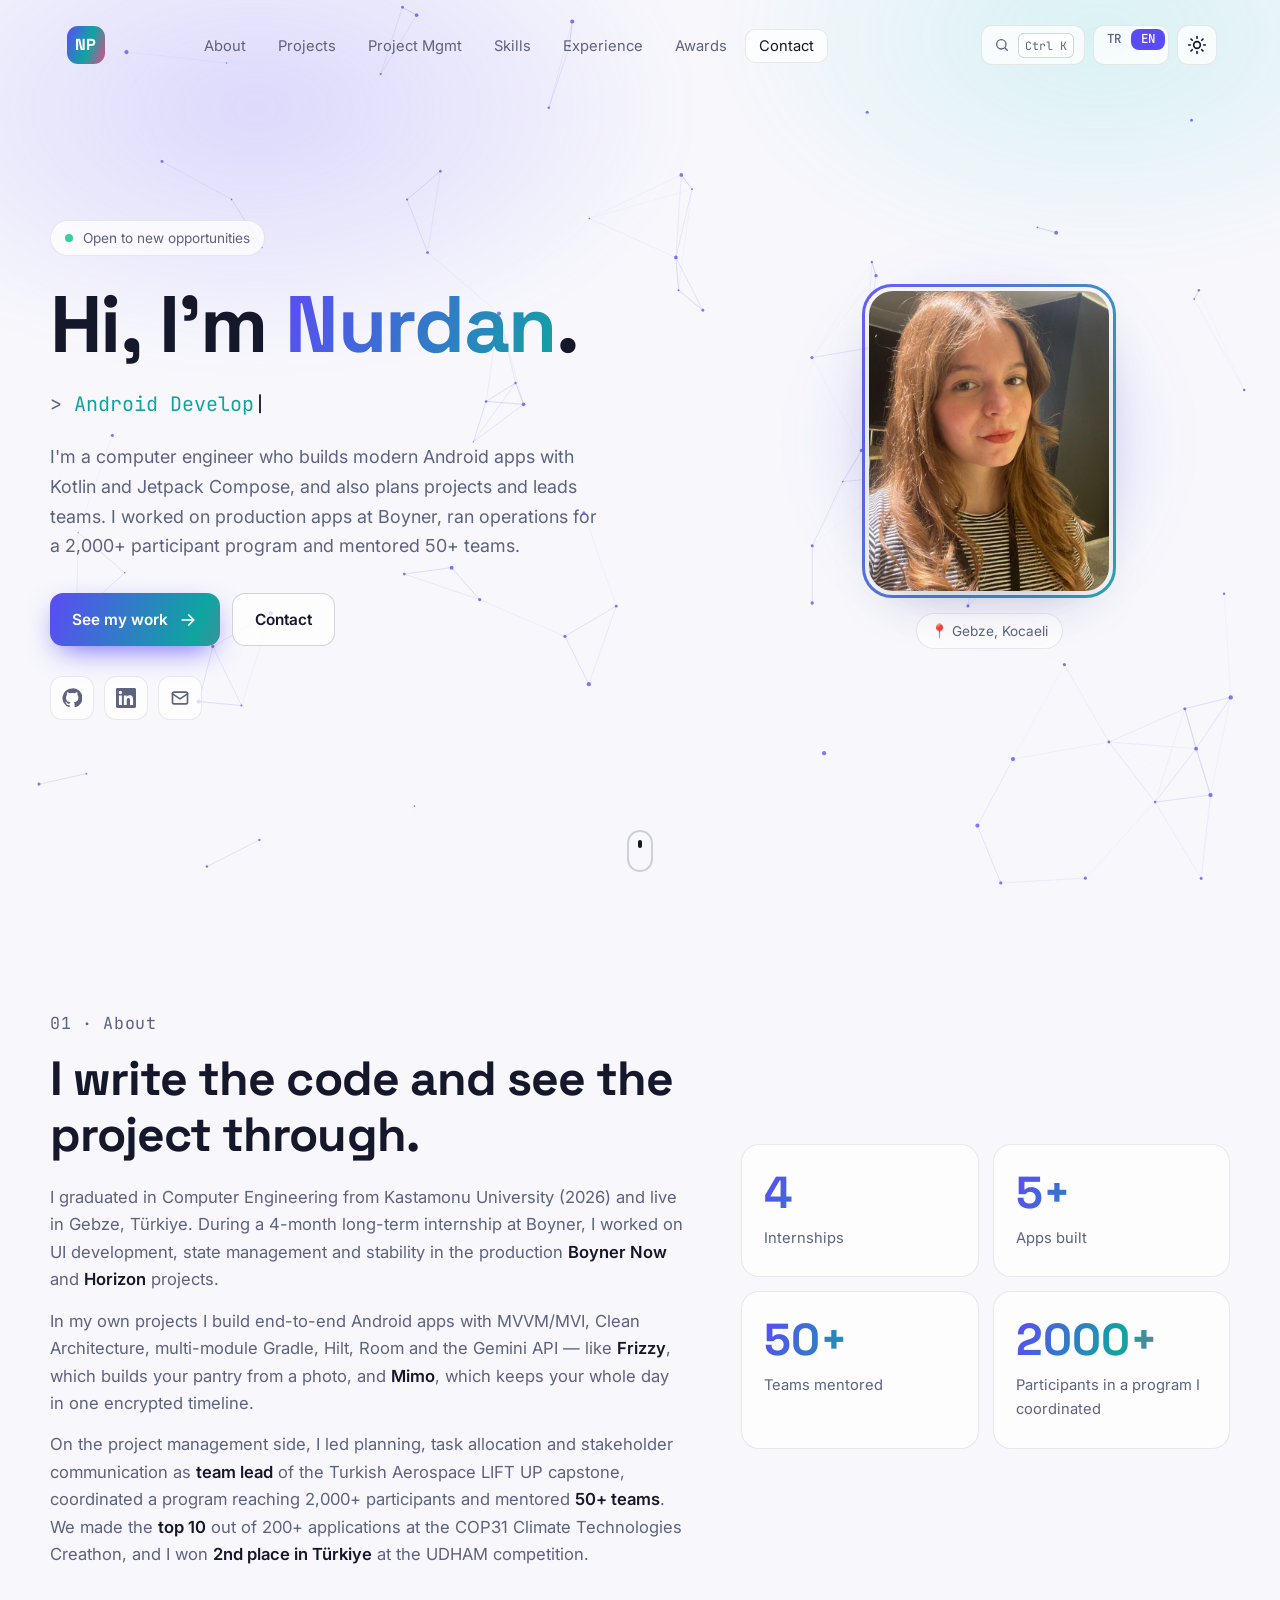
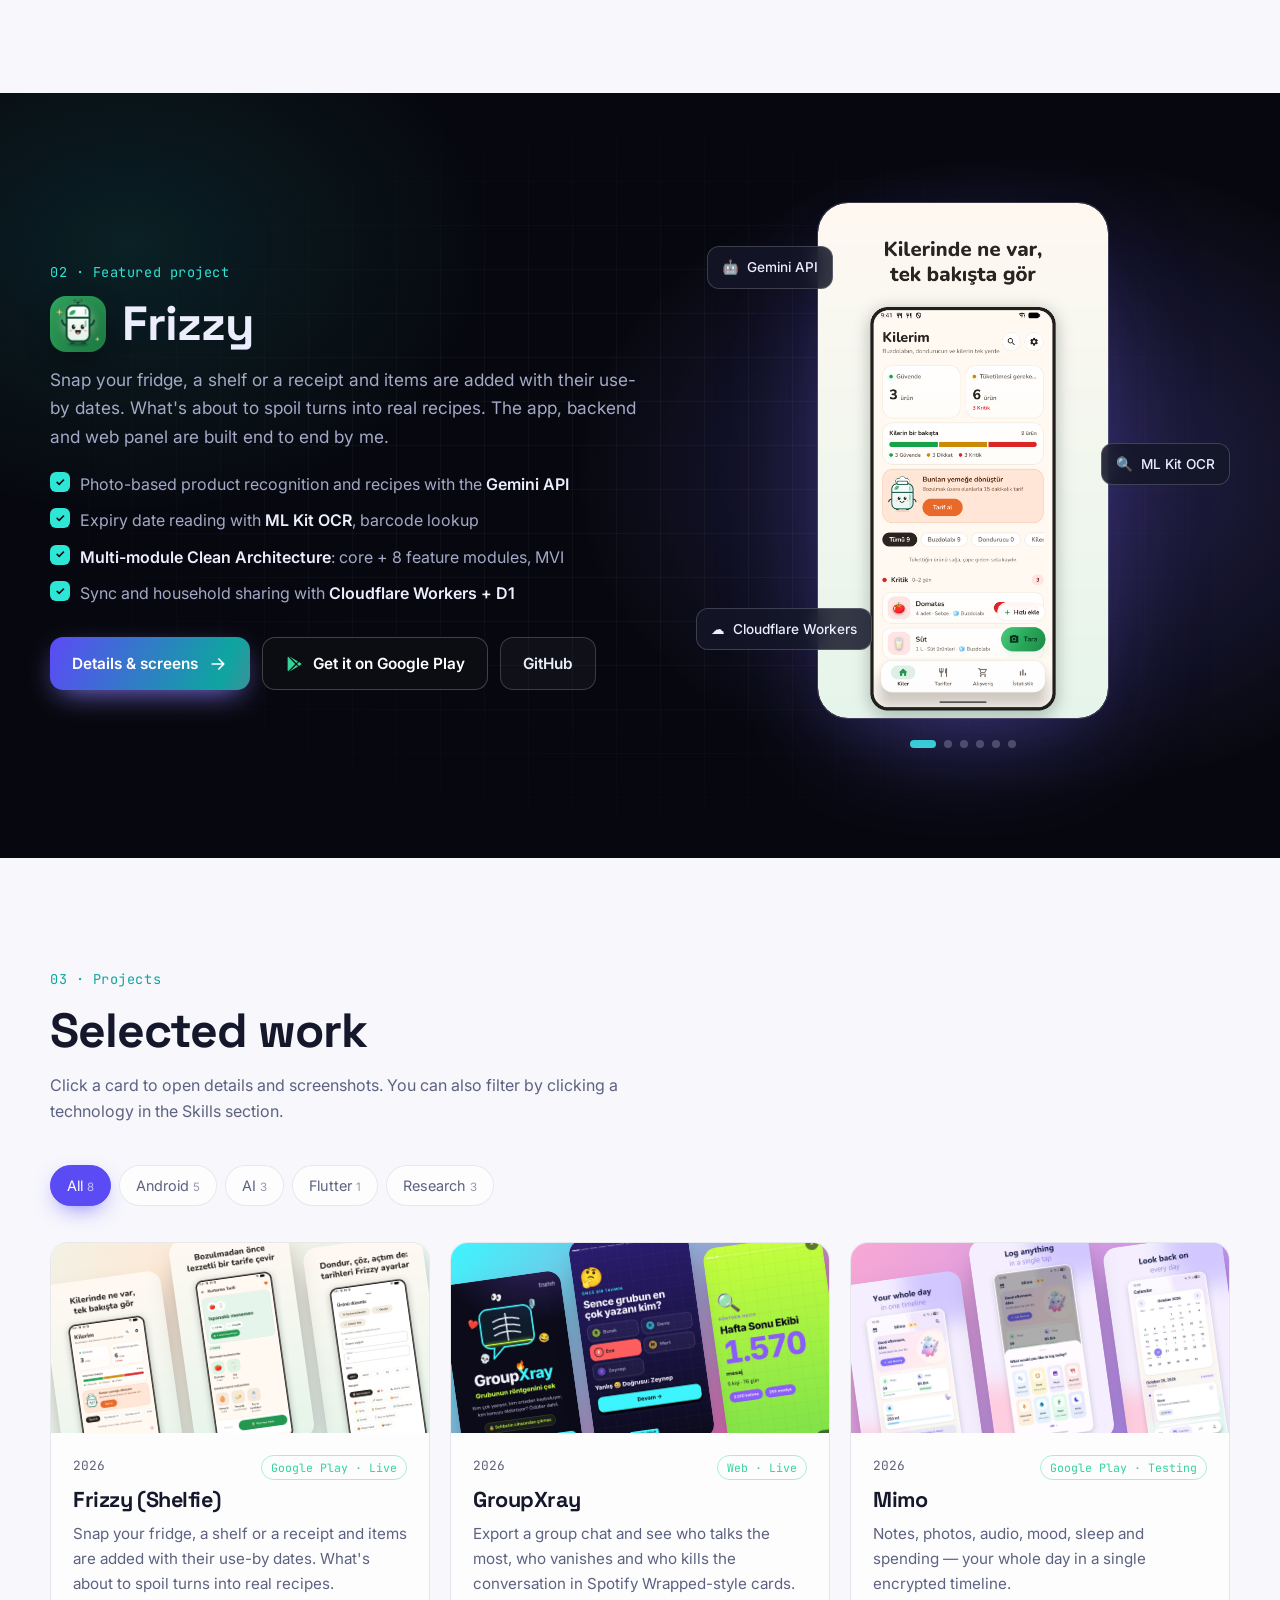
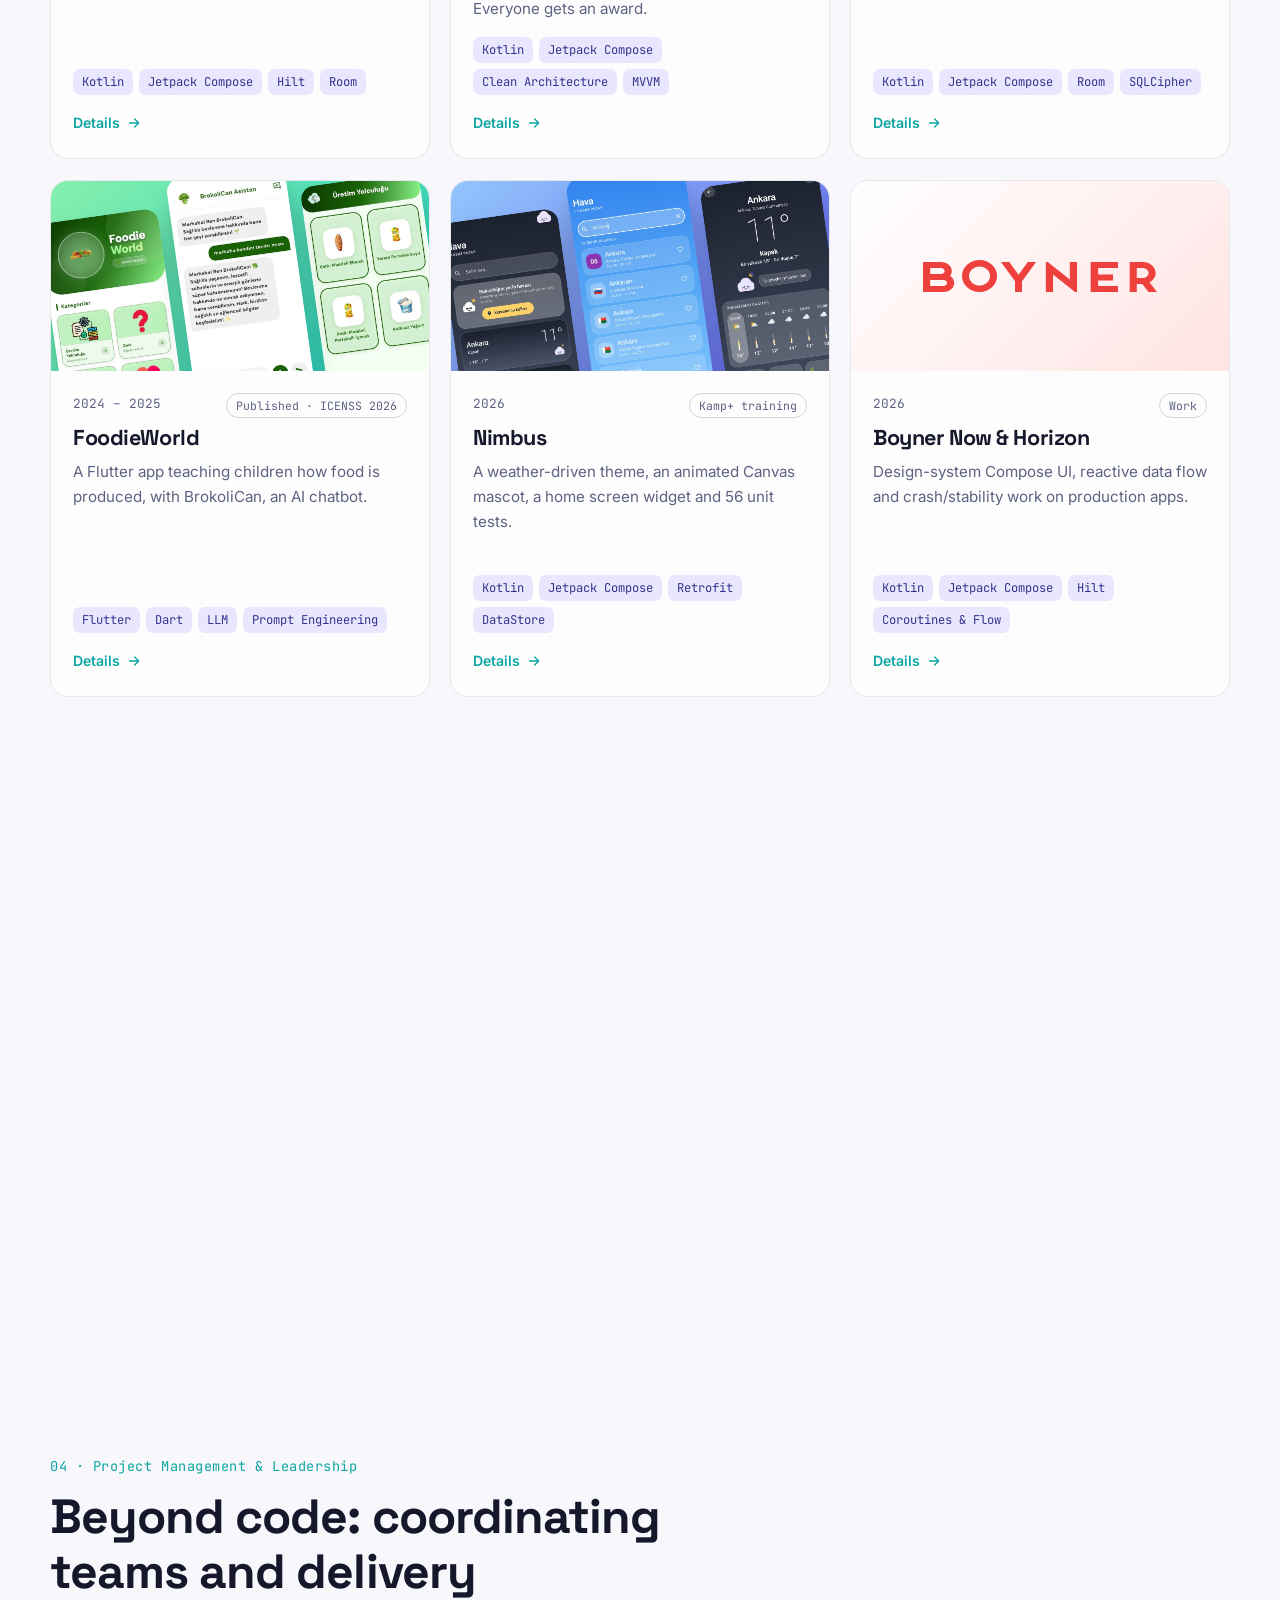
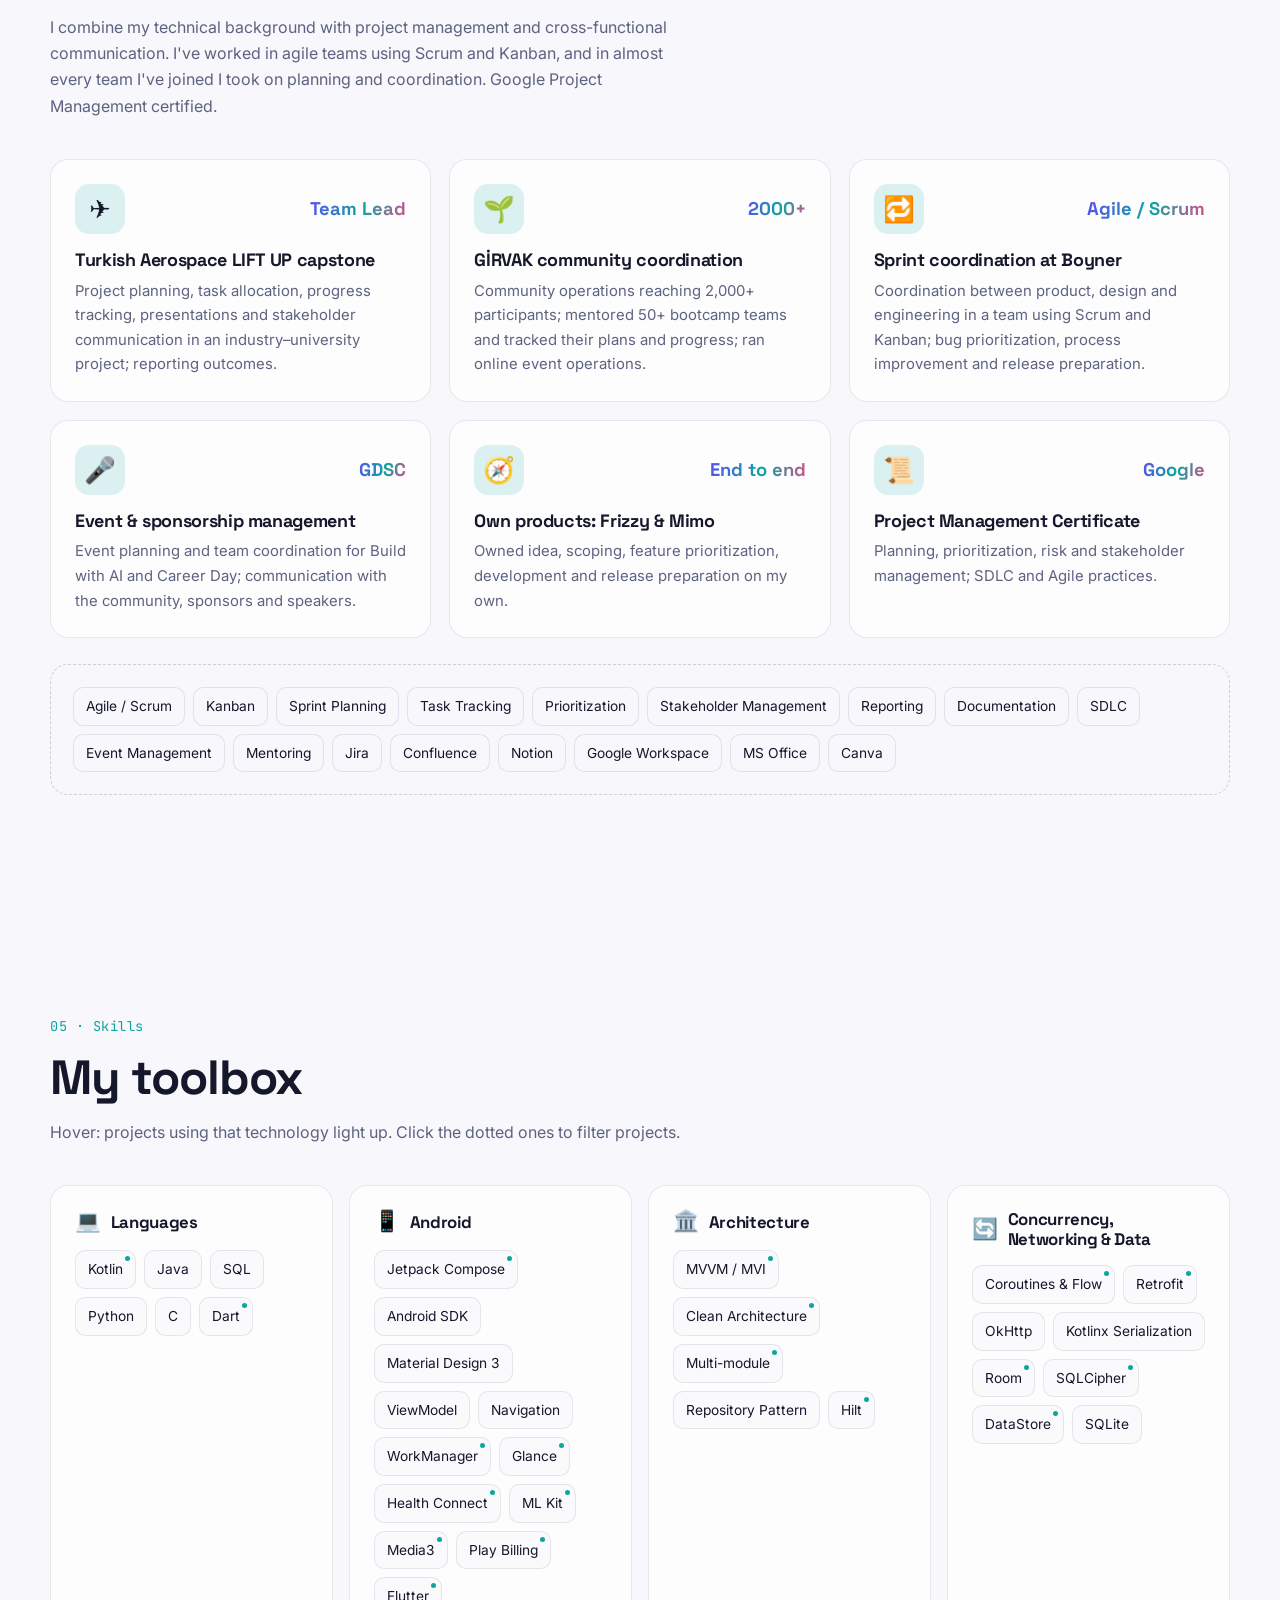
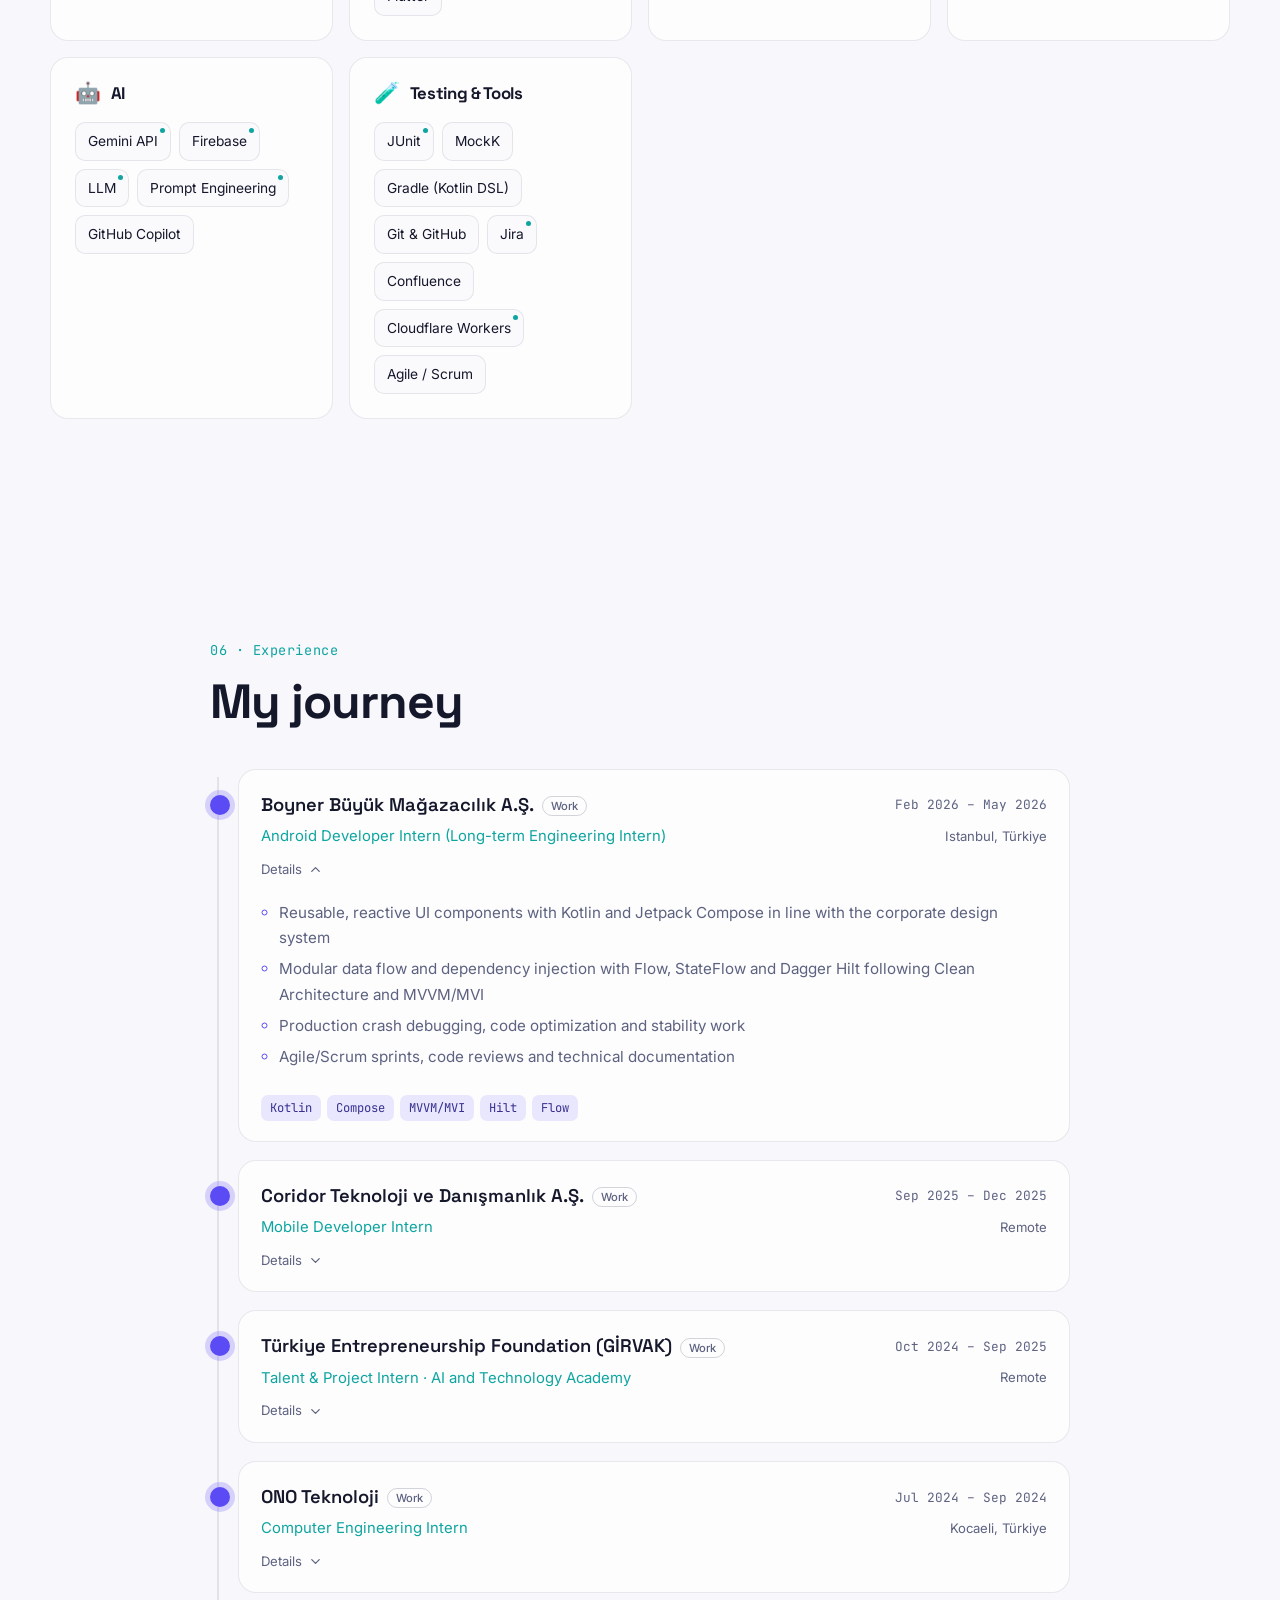
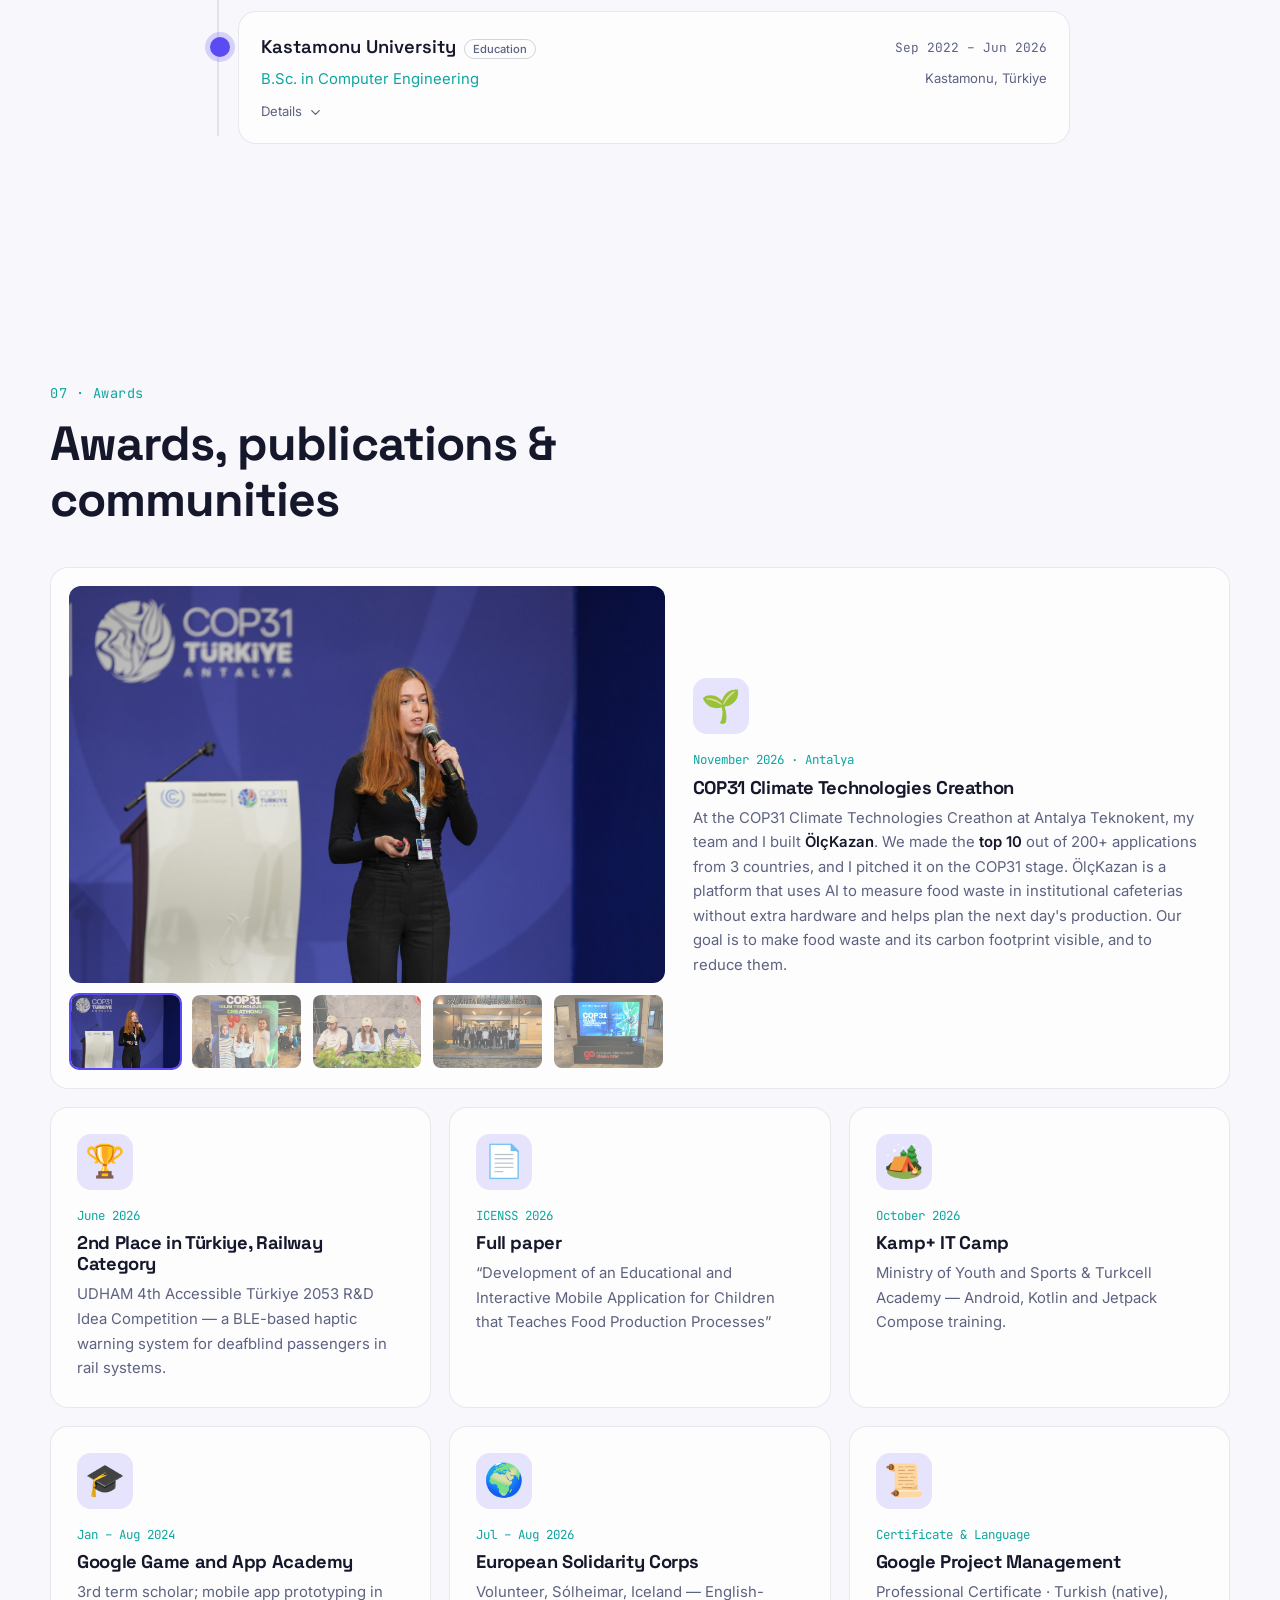
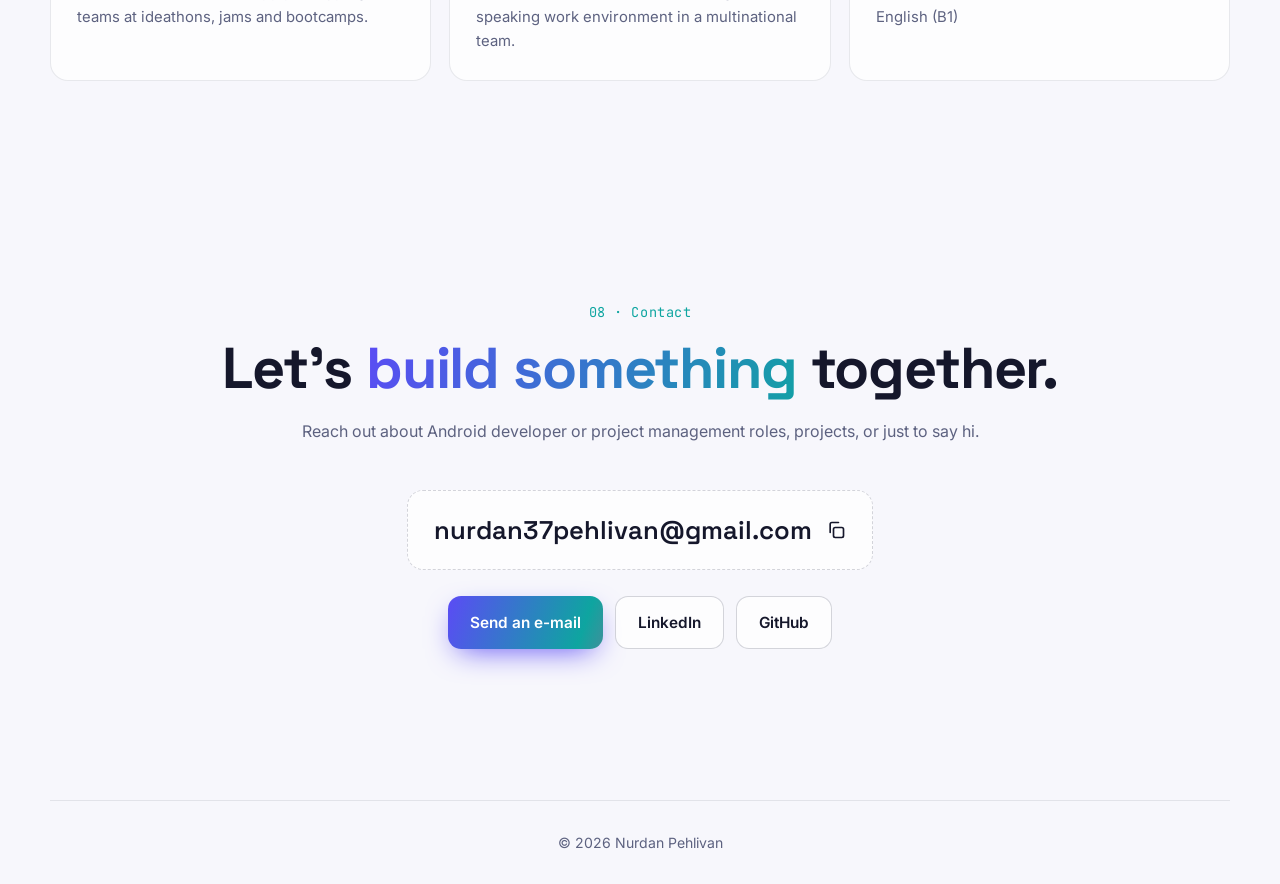
==== commit fe01054e: "Son değişiklikler eklendi" ====
--- a/index.html
+++ b/index.html
@@ -3,11 +3,11 @@
 <head>
   <meta charset="utf-8">
   <meta name="viewport" content="width=device-width, initial-scale=1">
-  <title>Nurdan Pehlivan · Android Developer</title>
-  <meta name="description" content="Nurdan Pehlivan — Android Developer (Kotlin, Jetpack Compose). Projeler, deneyim ve iletişim. / Projects, experience and contact.">
+  <title>Nurdan Pehlivan · Android Developer & Project Management</title>
+  <meta name="description" content="Nurdan Pehlivan — Android Developer (Kotlin, Jetpack Compose) & Project Management (Agile/Scrum). Projeler, proje yönetimi deneyimi ve iletişim.">
   <meta property="og:type" content="website">
   <meta property="og:url" content="https://nurdanpehlivan.github.io/">
-  <meta property="og:title" content="Nurdan Pehlivan · Android Developer & Proje Koordinatörü">
+  <meta property="og:title" content="Nurdan Pehlivan · Android Developer & Project Management">
   <meta property="og:description" content="Kotlin ve Jetpack Compose ile Android uygulamaları; Agile/Scrum ile proje koordinasyonu. Projeler, deneyim ve iletişim.">
   <meta property="og:image" content="https://nurdanpehlivan.github.io/assets/og.png">
   <meta property="og:image:width" content="1200">
@@ -31,9 +31,9 @@
     <ul class="nav-links" id="navLinks">
       <li><a href="#about" data-i18n="nav.about"></a></li>
       <li><a href="#projects" data-i18n="nav.projects"></a></li>
+      <li><a href="#pm" data-i18n="nav.pm"></a></li>
       <li><a href="#skills-section" data-i18n="nav.skills"></a></li>
       <li><a href="#experience" data-i18n="nav.experience"></a></li>
-      <li><a href="#pm" data-i18n="nav.pm"></a></li>
       <li><a href="#awards" data-i18n="nav.awards"></a></li>
       <li><a href="#contact" data-i18n="nav.contact"></a></li>
     </ul>
@@ -109,7 +109,7 @@
           <div class="stat"><span class="num" data-count="4">0</span><span class="label" data-i18n="stats.intern"></span></div>
           <div class="stat"><span class="num" data-count="5" data-suffix="+">0</span><span class="label" data-i18n="stats.apps"></span></div>
           <div class="stat"><span class="num" data-count="50" data-suffix="+">0</span><span class="label" data-i18n="stats.teams"></span></div>
-          <div class="stat"><span class="num" data-count="1">0</span><span class="label" data-i18n="stats.paper"></span></div>
+          <div class="stat"><span class="num" data-count="2000" data-suffix="+">0</span><span class="label" data-i18n="stats.paper"></span></div>
         </div>
       </div>
     </section>
@@ -160,6 +160,20 @@
       </div>
     </section>
 
+    <section id="pm" class="section">
+      <div class="container">
+        <div class="section-head reveal">
+          <p class="kicker" data-i18n="pm.kicker"></p>
+          <h2 data-i18n="pm.title"></h2>
+          <p class="muted" data-i18n="pm.sub"></p>
+        </div>
+        <div class="pm-grid" id="pmGrid"></div>
+        <div class="pm-bottom reveal">
+          <div class="pm-skills" id="pmSkills"></div>
+        </div>
+      </div>
+    </section>
+
     <section id="skills-section" class="section">
       <div class="container">
         <div class="section-head reveal">
@@ -178,20 +192,6 @@
           <h2 data-i18n="exp.title"></h2>
         </div>
         <ol class="timeline" id="timeline"></ol>
-      </div>
-    </section>
-
-    <section id="pm" class="section">
-      <div class="container">
-        <div class="section-head reveal">
-          <p class="kicker" data-i18n="pm.kicker"></p>
-          <h2 data-i18n="pm.title"></h2>
-          <p class="muted" data-i18n="pm.sub"></p>
-        </div>
-        <div class="pm-grid" id="pmGrid"></div>
-        <div class="pm-bottom reveal">
-          <div class="pm-skills" id="pmSkills"></div>
-        </div>
       </div>
     </section>
 
--- a/style.css
+++ b/style.css
@@ -216,6 +216,12 @@
 .card.featured .card-media { height: auto; width: 46%; min-height: 330px; }
 .card-media .art { font-size: 4.2rem; filter: drop-shadow(0 10px 20px rgba(0, 0, 0, .3)); transition: transform .5s cubic-bezier(.3, 1.4, .5, 1); }
 .card:hover .card-media .art { transform: scale(1.15) rotate(-6deg); }
+.card-media .cover { position: absolute; inset: 0; width: 100%; height: 100%; object-fit: cover; transition: transform .6s cubic-bezier(.2, .7, .2, 1); }
+.card:hover .card-media .cover { transform: scale(1.05); }
+.card-media .logo { width: 96px; height: 96px; object-fit: contain; border-radius: 22px; box-shadow: 0 14px 30px -10px rgba(0, 0, 0, .35); transition: transform .5s cubic-bezier(.3, 1.4, .5, 1); }
+.card:hover .card-media .logo { transform: scale(1.1) rotate(-4deg); }
+.card-media .logo.wide { width: 62%; max-width: 240px; height: auto; border-radius: 0; box-shadow: none; }
+.card:hover .card-media .logo.wide { transform: scale(1.06); }
 .card-media .shots { display: flex; gap: 12px; transform: rotate(-8deg) translateY(16px); transition: transform .6s cubic-bezier(.2, .7, .2, 1); }
 .card:hover .card-media .shots { transform: rotate(-4deg) translateY(4px) scale(1.04); }
 .card-media .shots img { width: 120px; border-radius: 14px; box-shadow: 0 16px 30px -10px rgba(0, 0, 0, .5); }
@@ -286,6 +292,16 @@
 .award-date { font-family: "JetBrains Mono", monospace; font-size: .78rem; color: var(--accent-2); margin: 0 0 6px; }
 .award h3 { font-size: 1.15rem; margin-bottom: 8px; }
 .award p:last-child { color: var(--muted); font-size: .93rem; margin: 0; }
+.award.featured { grid-column: 1 / -1; display: grid; grid-template-columns: 1.15fr 1fr; gap: 28px; align-items: center; padding: 18px; }
+.award-media { display: flex; flex-direction: column; gap: 10px; min-width: 0; }
+.award-img { width: 100%; aspect-ratio: 3 / 2; object-fit: cover; border-radius: calc(var(--radius) - 6px); display: block; }
+.award-thumbs { display: grid; grid-template-columns: repeat(5, 1fr); gap: 8px; }
+.award-thumb { padding: 0; border: 2px solid transparent; border-radius: 10px; overflow: hidden; cursor: pointer; background: none; opacity: .6; transition: opacity .2s, border-color .2s; }
+.award-thumb img { width: 100%; aspect-ratio: 3 / 2; object-fit: cover; display: block; }
+.award-thumb:hover { opacity: .9; }
+.award-thumb.active { opacity: 1; border-color: var(--accent); }
+.award.featured .award-body { padding: 8px 10px 8px 0; }
+@media (max-width: 760px) { .award.featured { grid-template-columns: 1fr; gap: 16px; } .award.featured .award-body { padding: 4px 8px 8px; } }
 
 /* contact */
 .contact h2 { font-size: clamp(2.2rem, 5vw, 3.6rem); margin-bottom: 14px; }
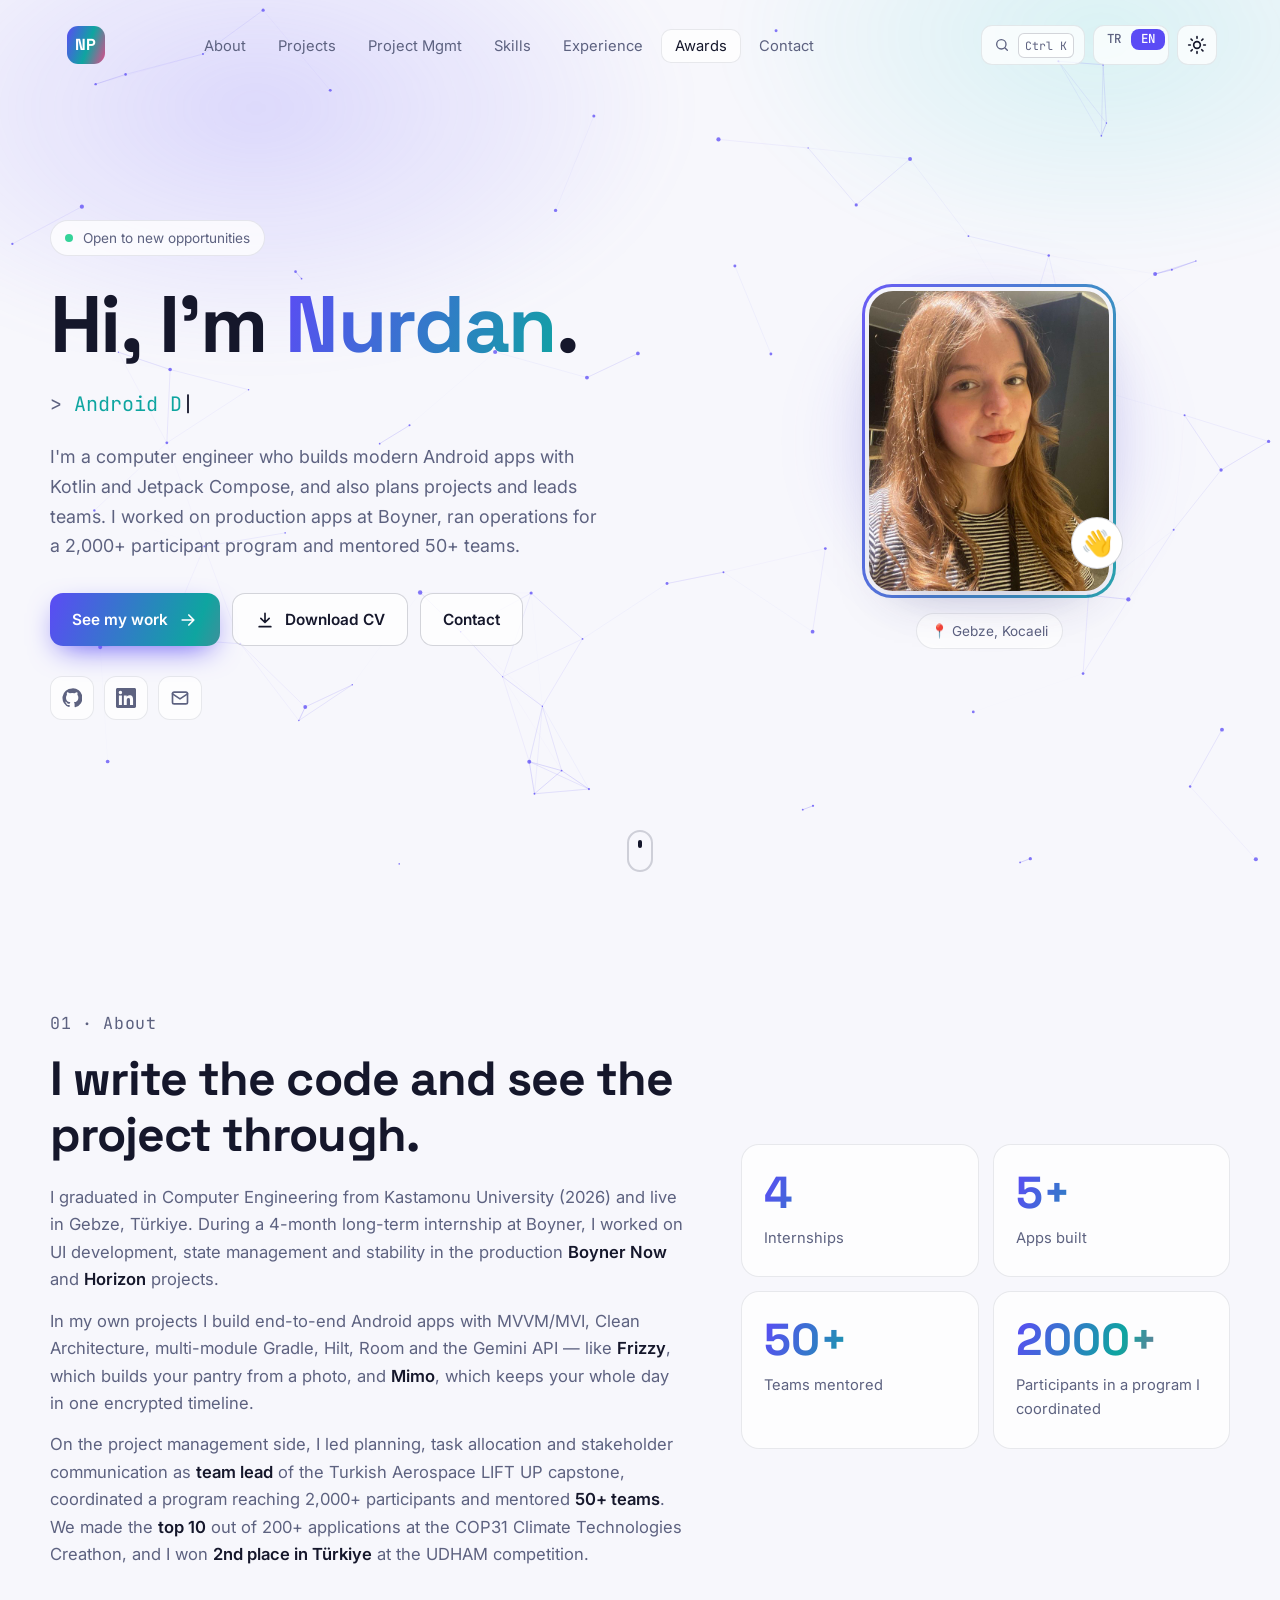
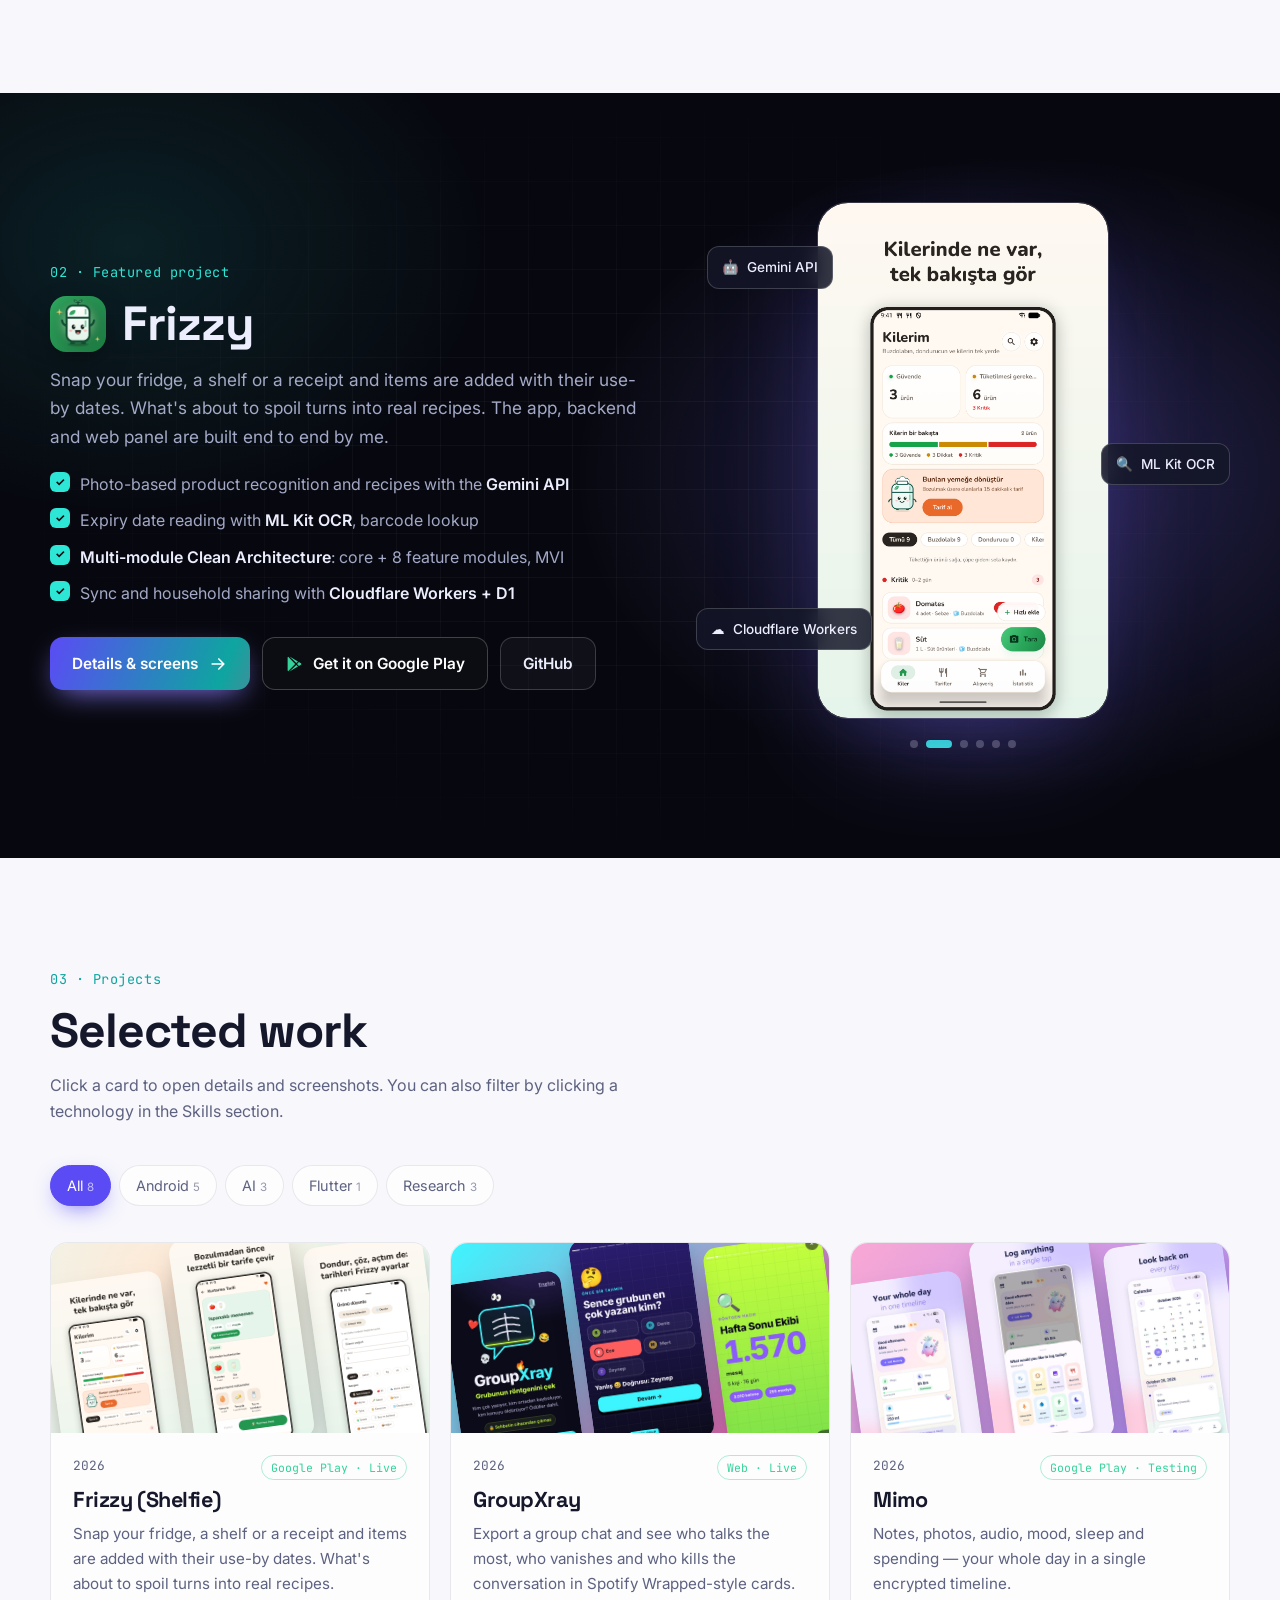
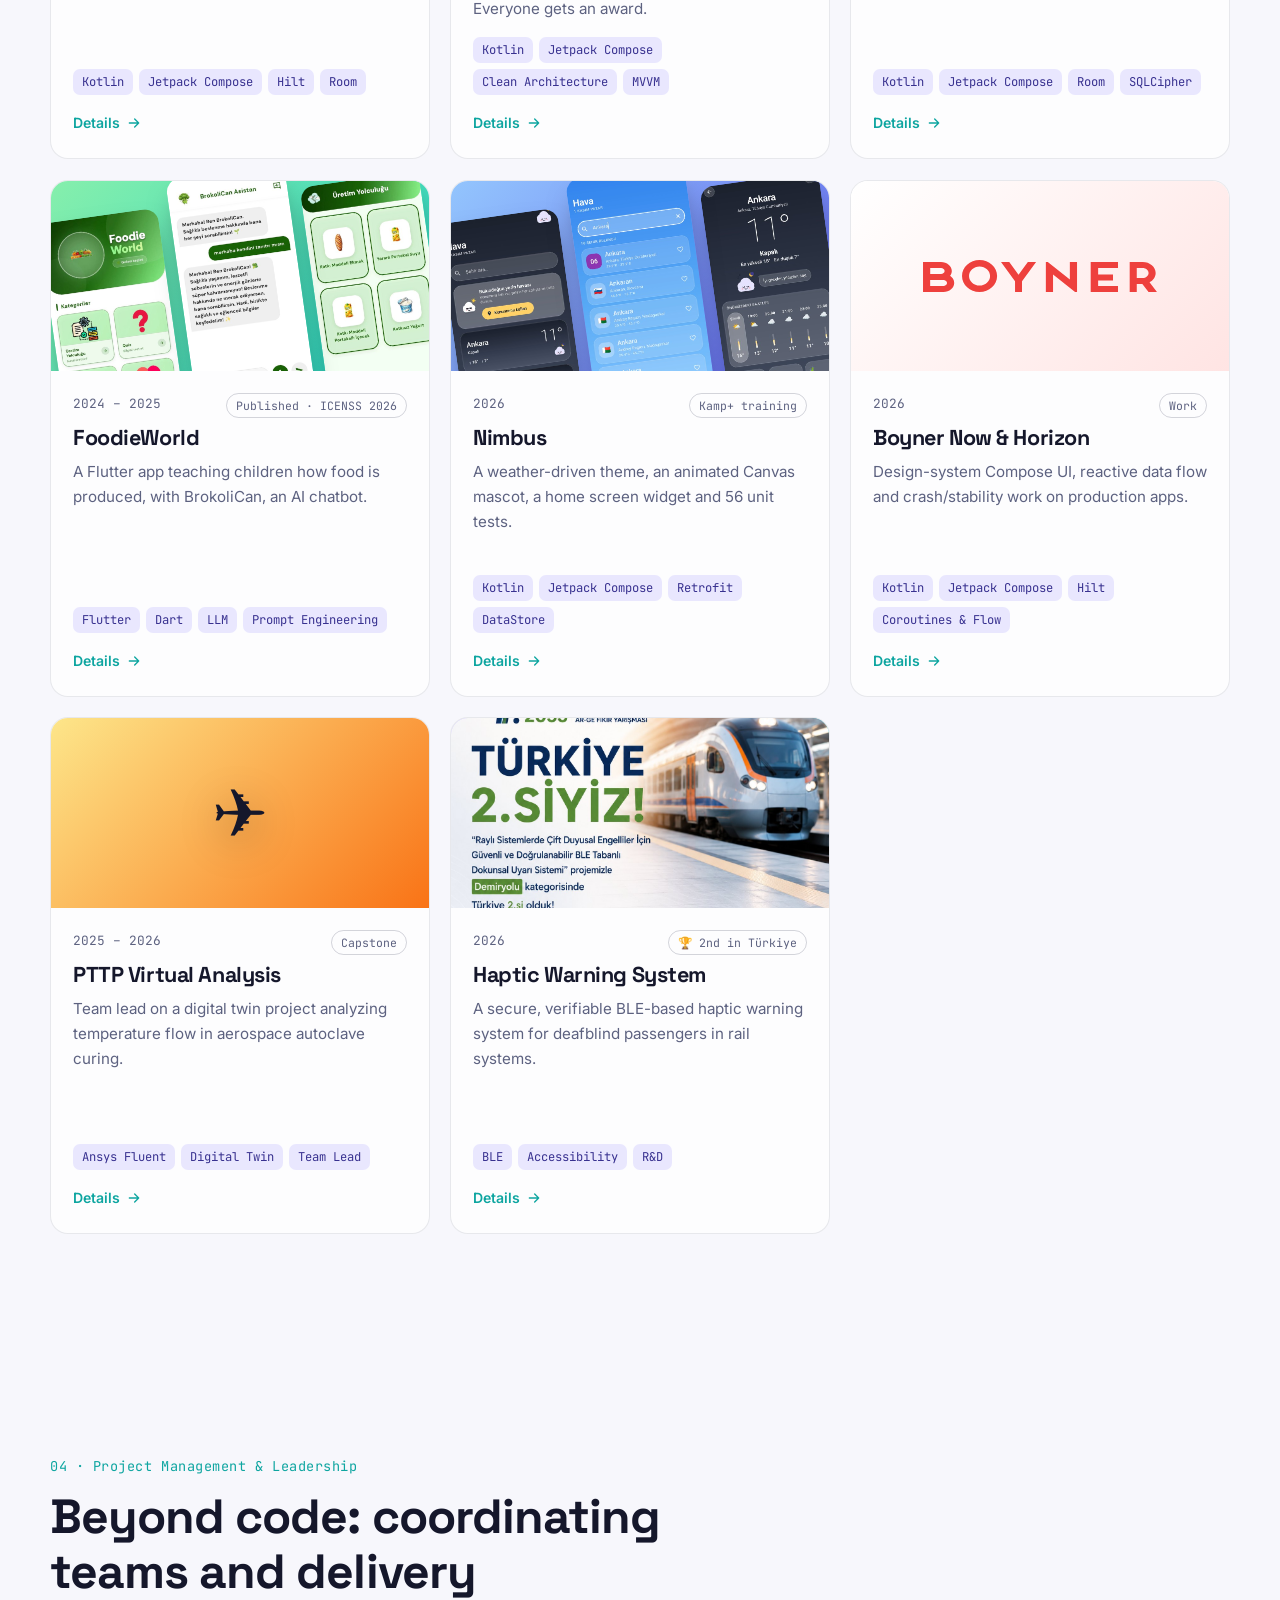
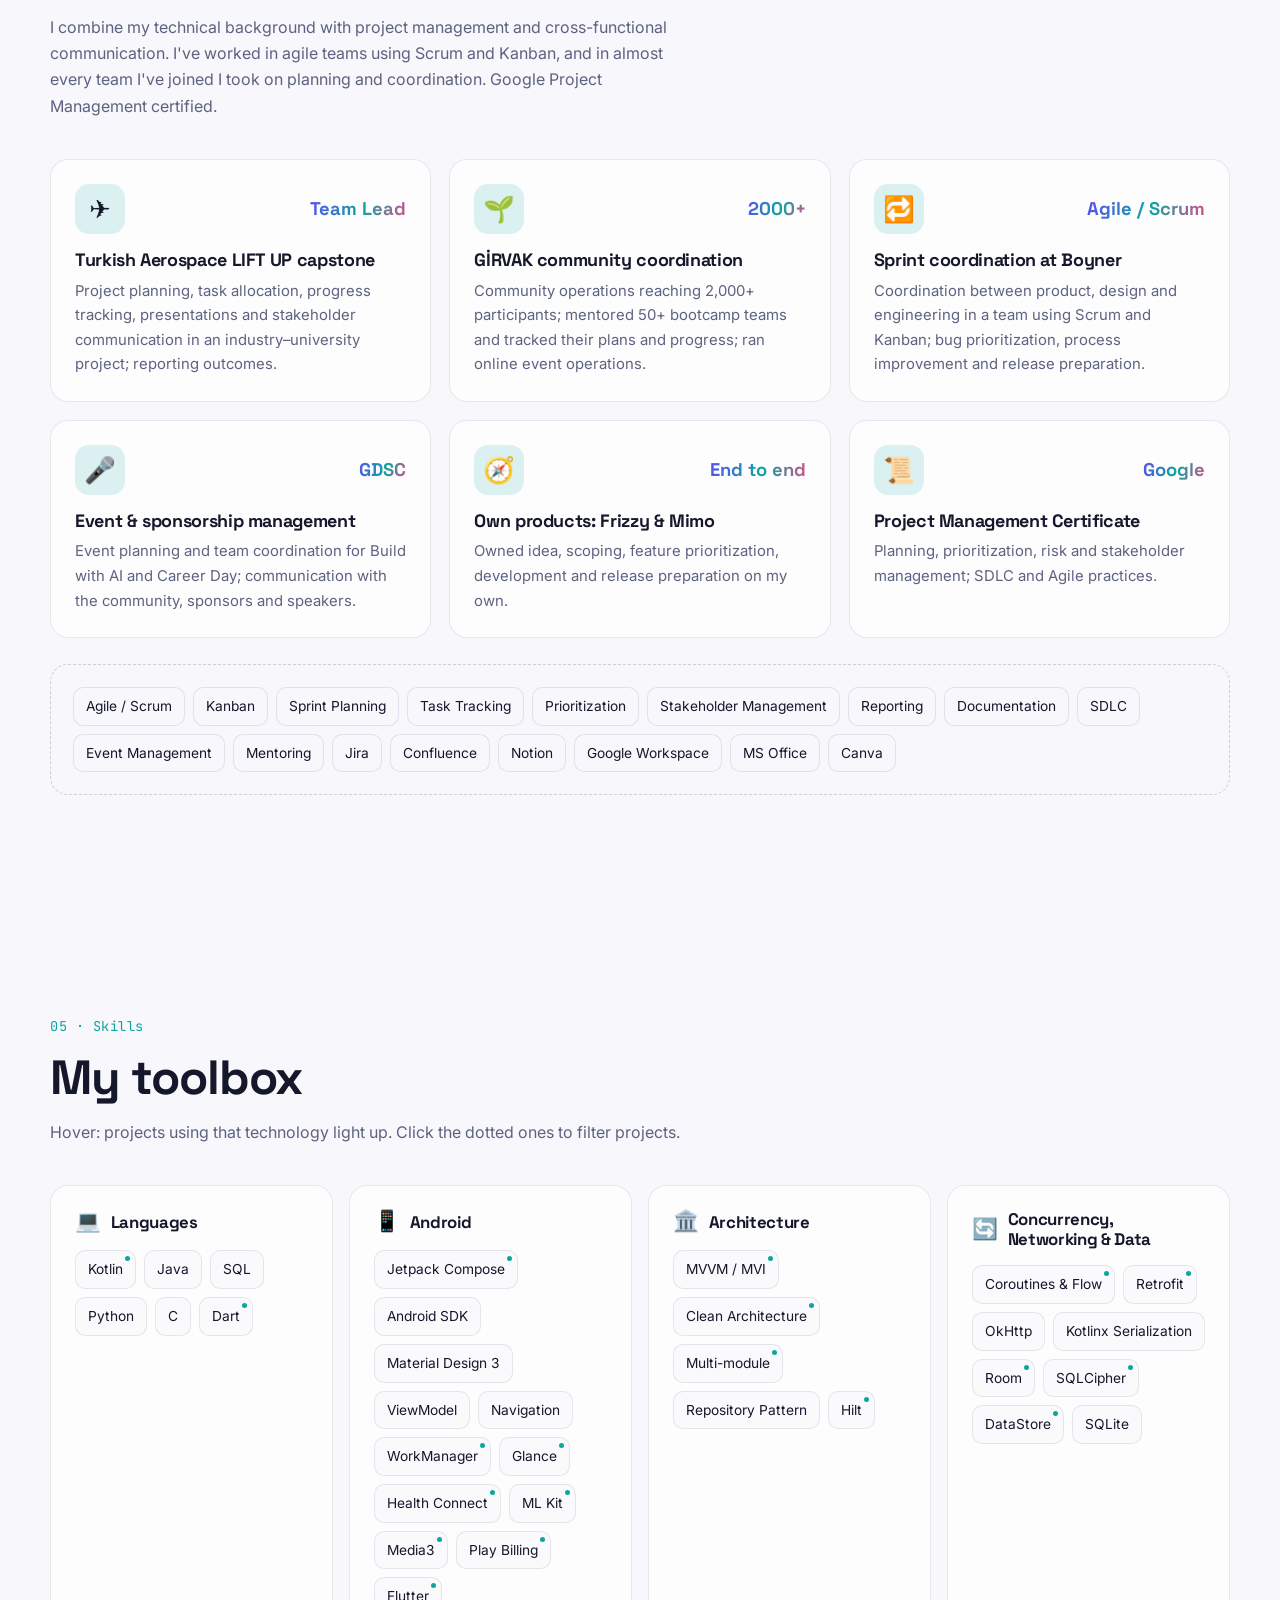
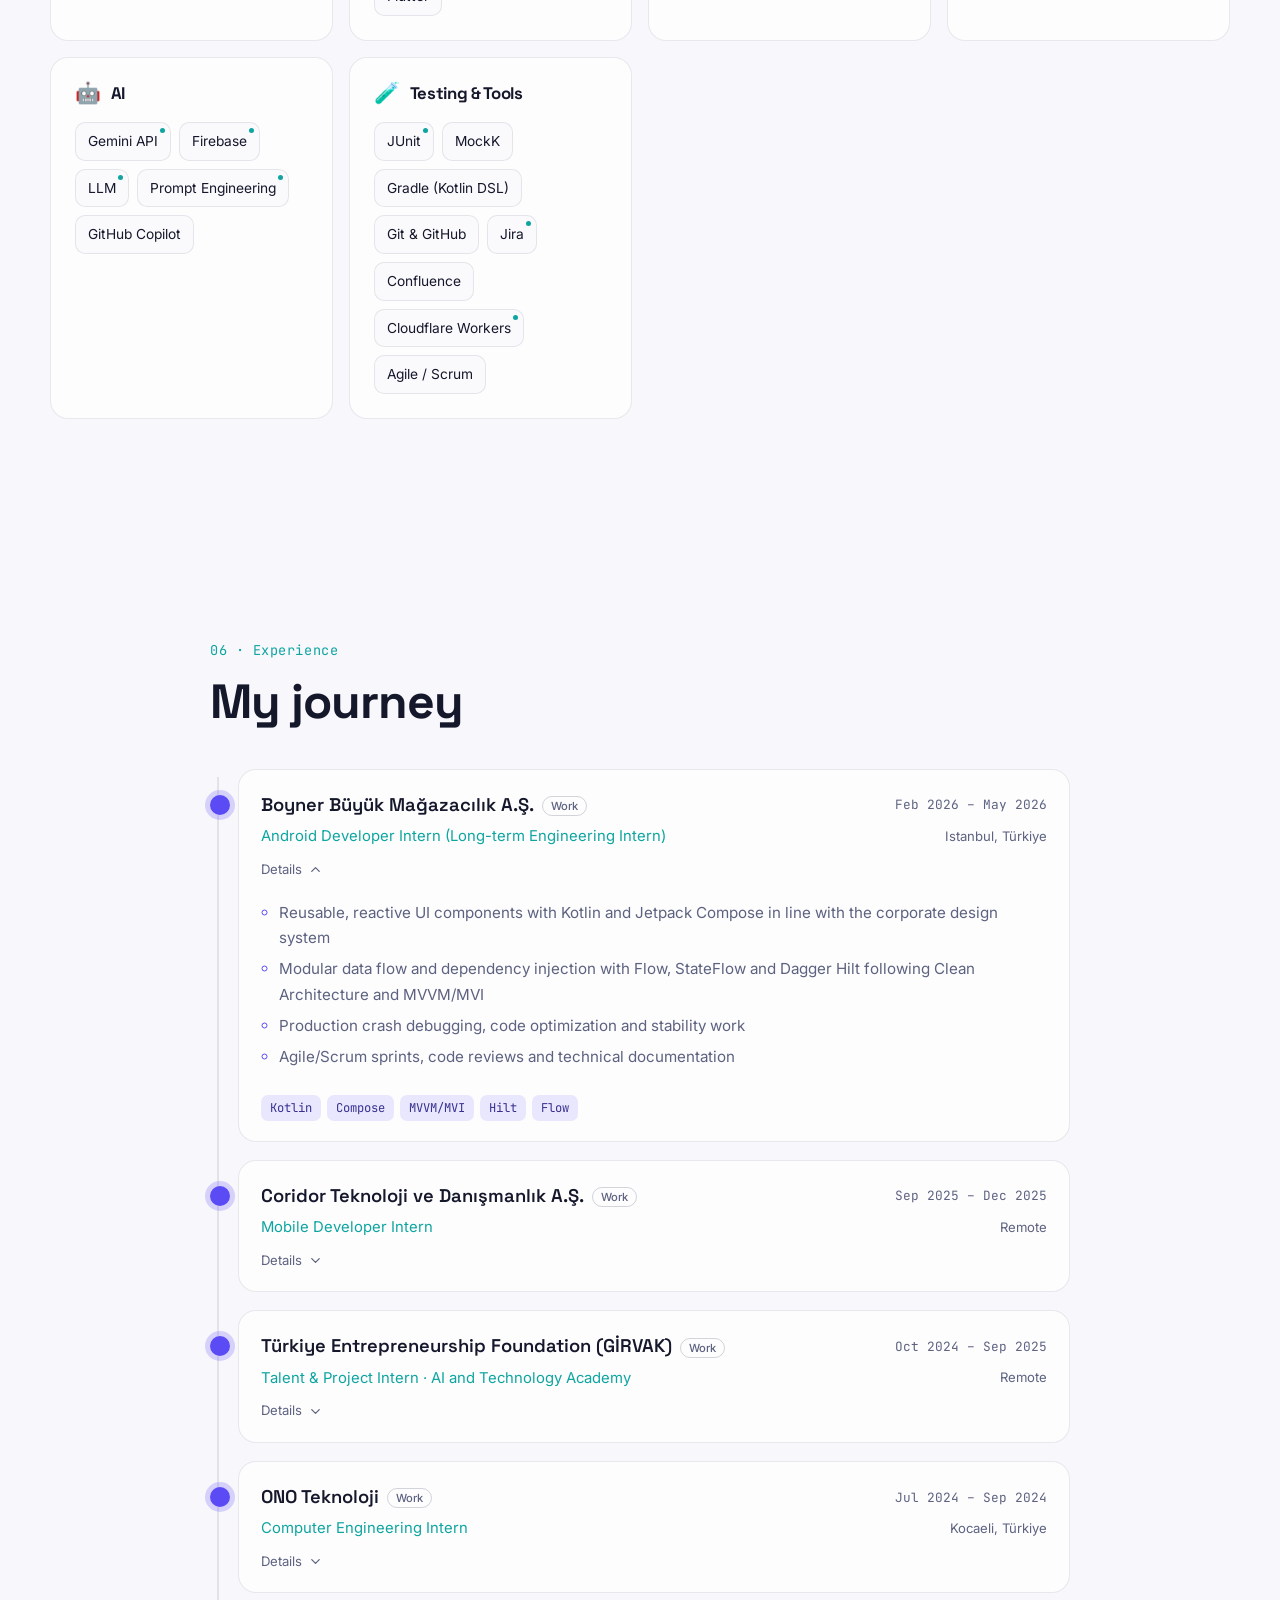
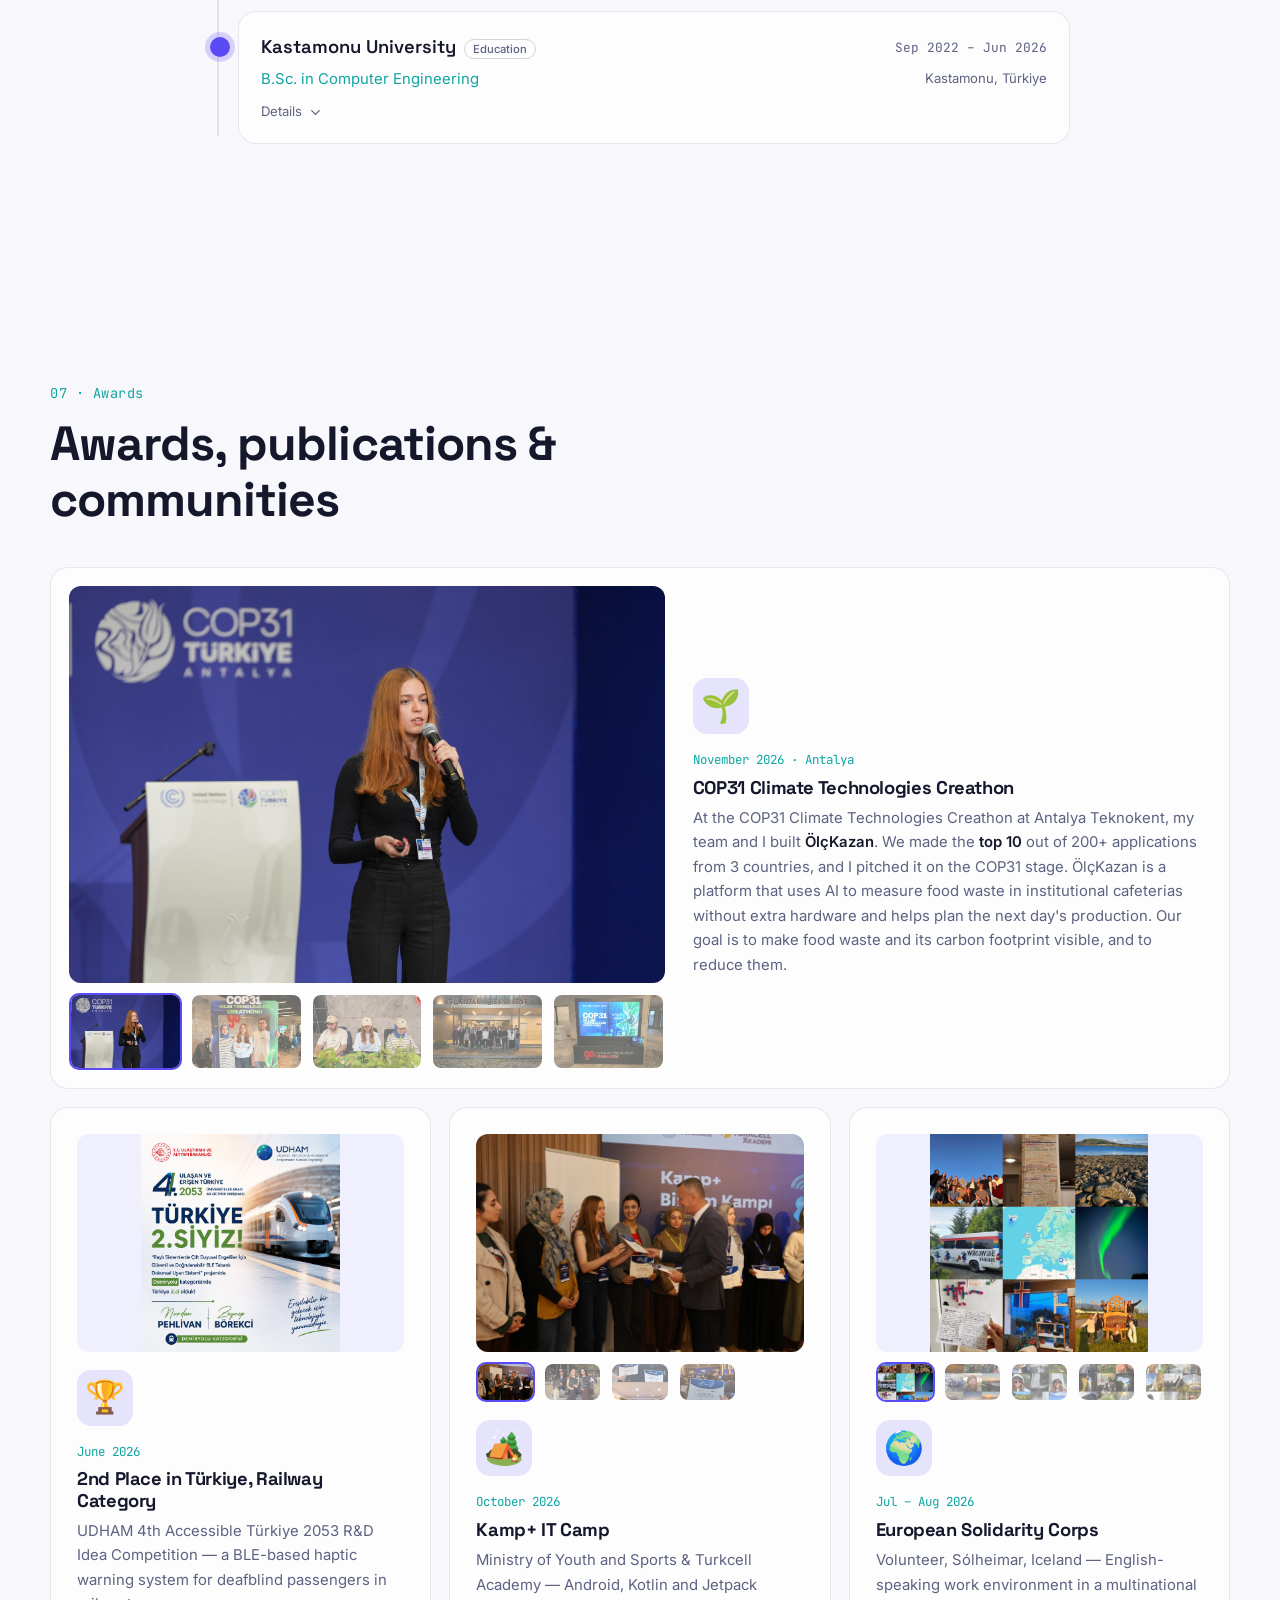
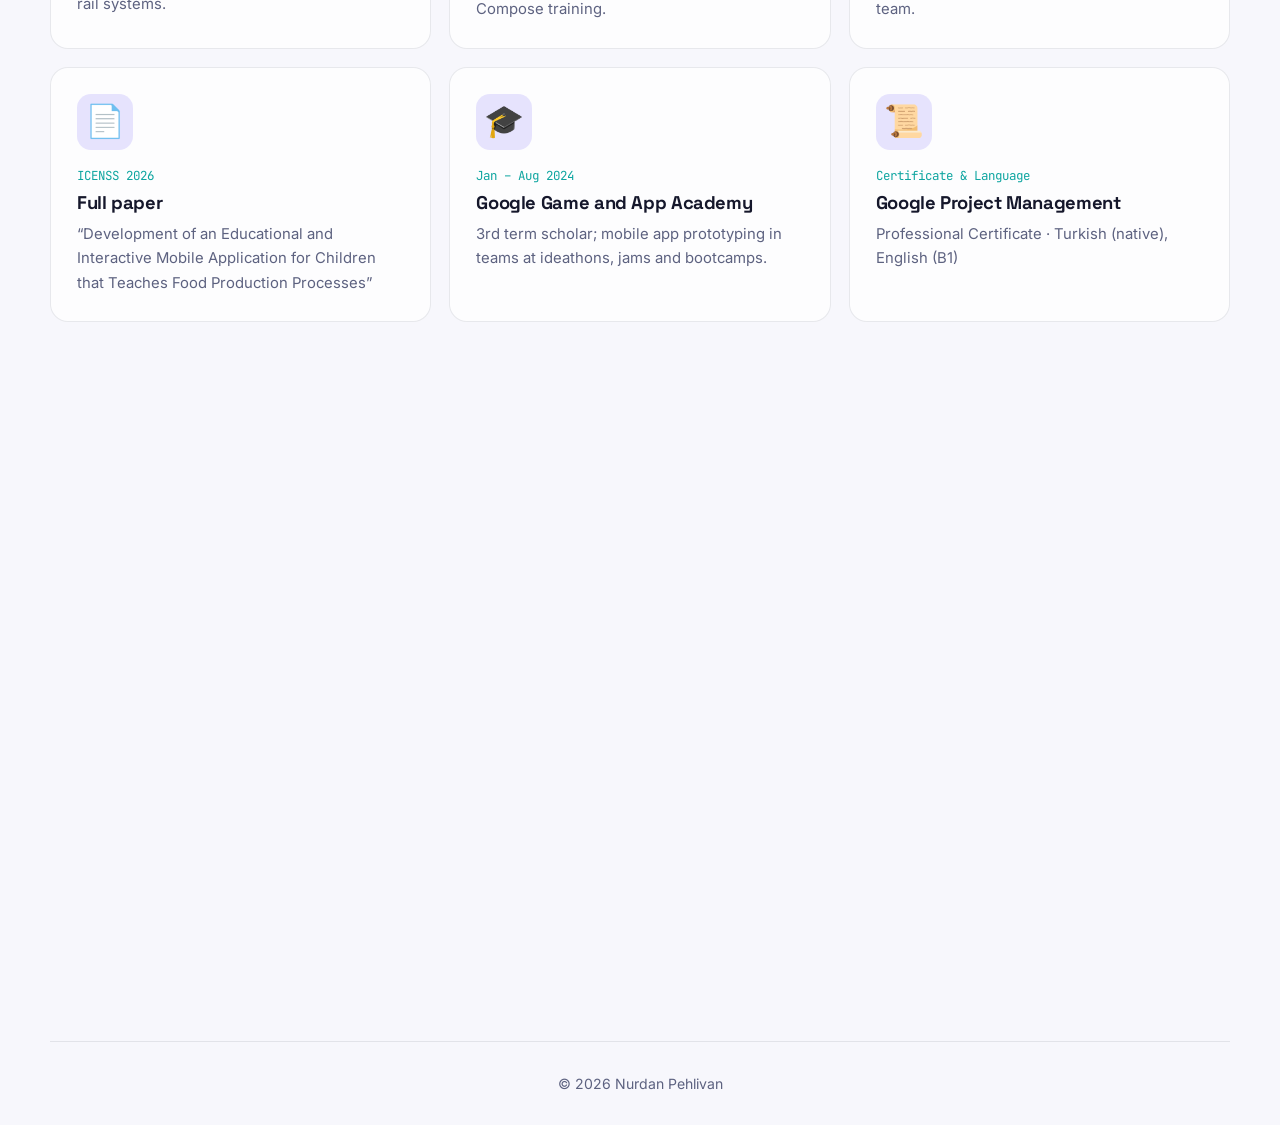
==== commit 98e5e0de: "Cvler eklendi" ====
--- a/index.html
+++ b/index.html
@@ -68,6 +68,8 @@
         <div class="cta">
           <a class="btn primary magnetic" href="#projects"><span data-i18n="hero.cta1"></span>
             <svg viewBox="0 0 24 24"><path d="M5 12h14M13 6l6 6-6 6"/></svg></a>
+          <a class="btn ghost magnetic" href="assets/cv/Nurdan_Pehlivan_CV_TR.pdf" target="_blank" rel="noopener" data-cv>
+            <svg viewBox="0 0 24 24"><path d="M12 4v11M7 10l5 5 5-5M5 20h14"/></svg><span data-i18n="ui.cv"></span></a>
           <a class="btn ghost magnetic" href="#contact" data-i18n="nav.contact"></a>
         </div>
         <div class="socials">
@@ -216,6 +218,7 @@
         </button>
         <div class="cta center">
           <a class="btn primary" href="mailto:nurdan37pehlivan@gmail.com" data-i18n="contact.mail"></a>
+          <a class="btn ghost" href="assets/cv/Nurdan_Pehlivan_CV_TR.pdf" target="_blank" rel="noopener" data-cv><span data-i18n="ui.cv"></span></a>
           <a class="btn ghost" href="https://linkedin.com/in/nurdanpehlivan" target="_blank" rel="noopener">LinkedIn</a>
           <a class="btn ghost" href="https://github.com/nurdanpehlivan" target="_blank" rel="noopener">GitHub</a>
         </div>      </div>
--- a/style.css
+++ b/style.css
@@ -294,7 +294,8 @@
 .award p:last-child { color: var(--muted); font-size: .93rem; margin: 0; }
 .award.featured { grid-column: 1 / -1; display: grid; grid-template-columns: 1.15fr 1fr; gap: 28px; align-items: center; padding: 18px; }
 .award-media { display: flex; flex-direction: column; gap: 10px; min-width: 0; }
-.award-img { width: 100%; aspect-ratio: 3 / 2; object-fit: cover; border-radius: calc(var(--radius) - 6px); display: block; }
+.award:not(.featured) .award-media { margin-bottom: 18px; }
+.award-img { width: 100%; aspect-ratio: 3 / 2; object-fit: contain; background: color-mix(in srgb, var(--accent) 8%, transparent); border-radius: calc(var(--radius) - 6px); display: block; }
 .award-thumbs { display: grid; grid-template-columns: repeat(5, 1fr); gap: 8px; }
 .award-thumb { padding: 0; border: 2px solid transparent; border-radius: 10px; overflow: hidden; cursor: pointer; background: none; opacity: .6; transition: opacity .2s, border-color .2s; }
 .award-thumb img { width: 100%; aspect-ratio: 3 / 2; object-fit: cover; display: block; }
